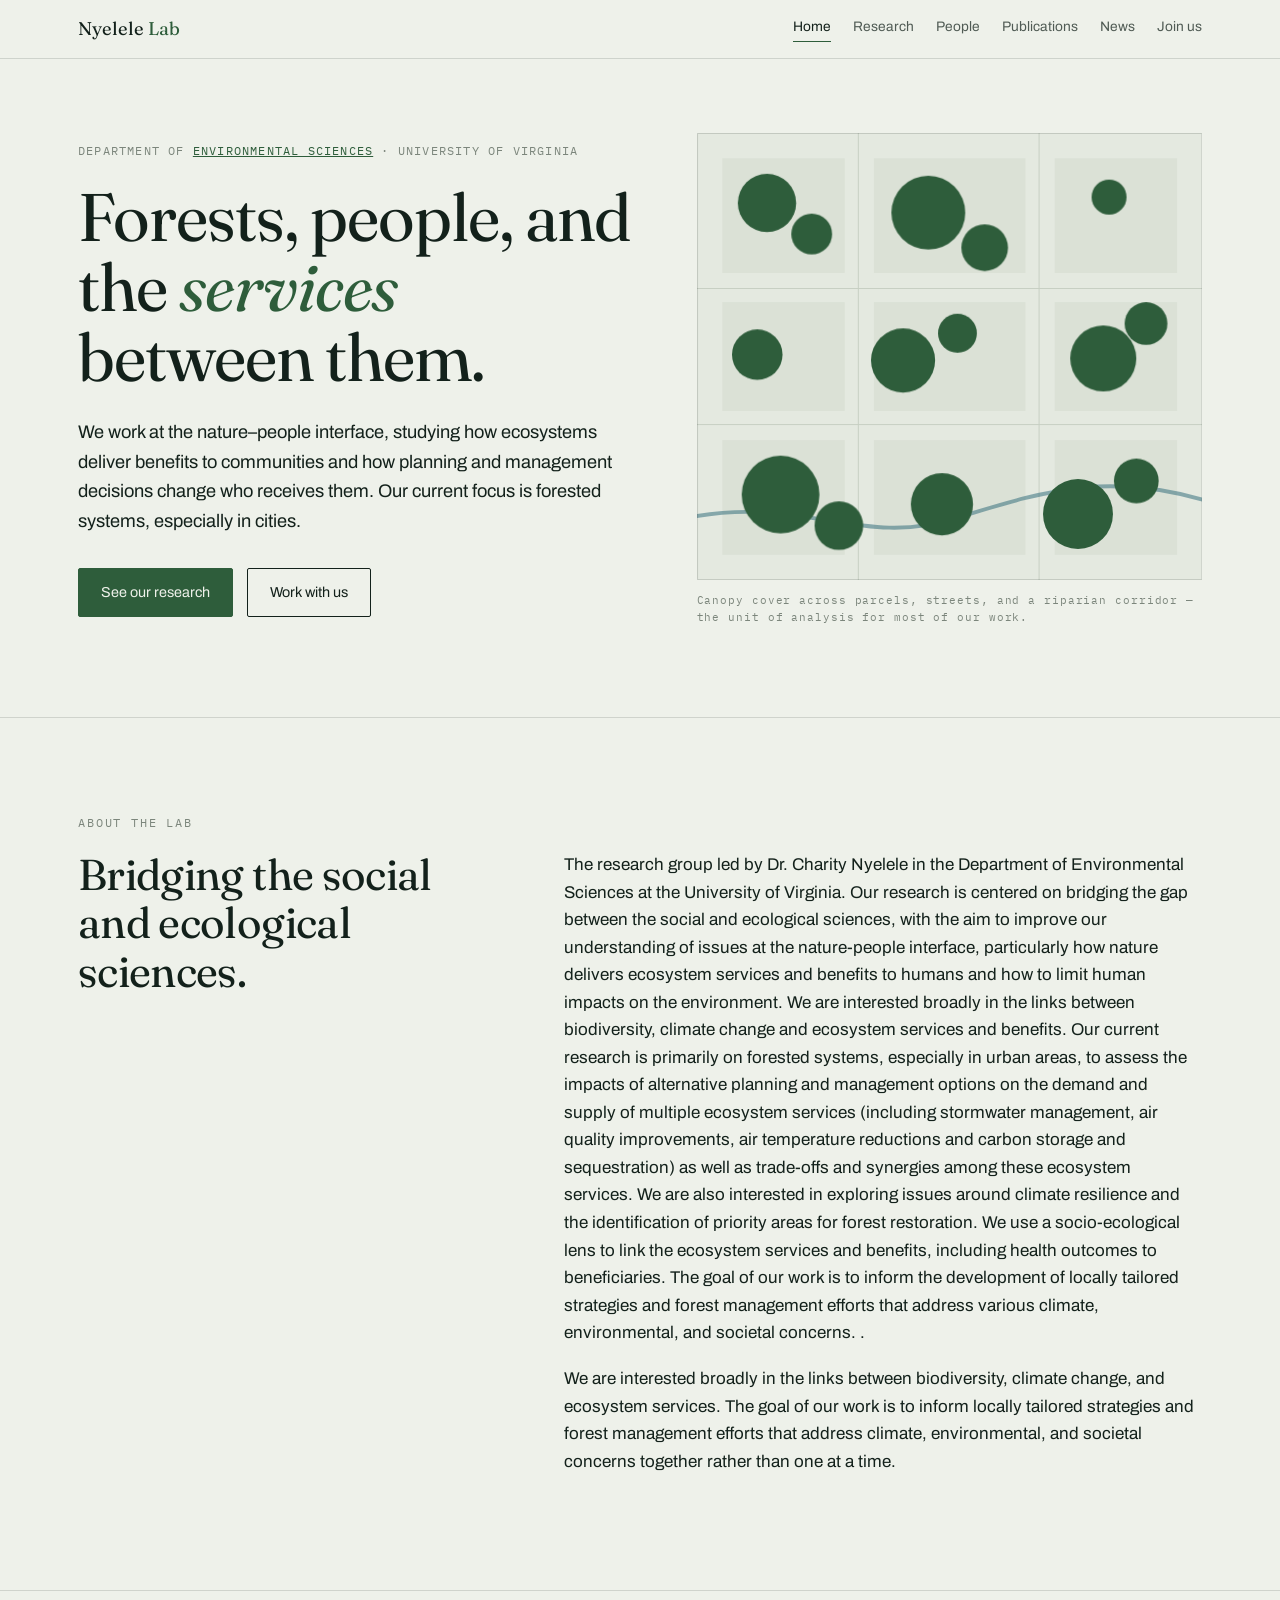
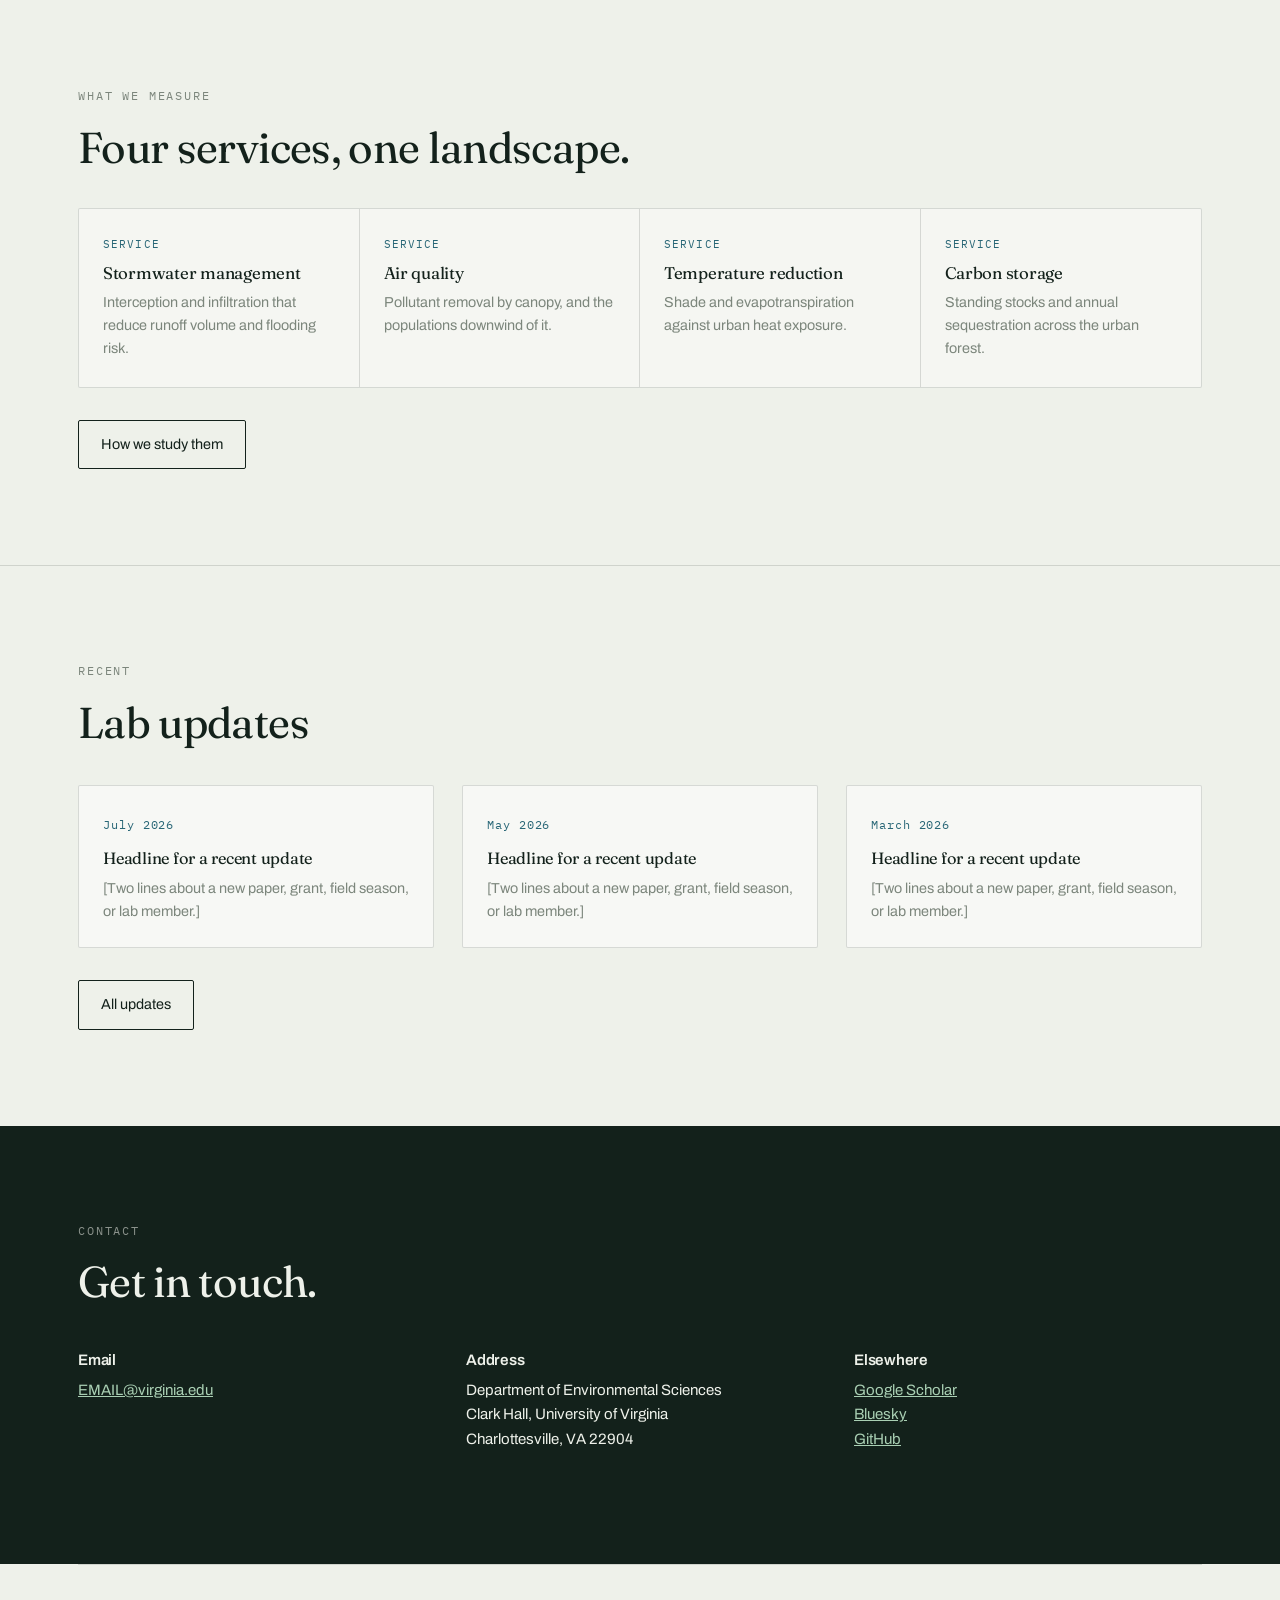
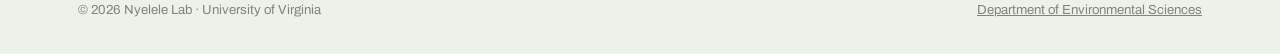
==== index.html @ e48ac66a "Revise Nyelele Lab description for clarity and detail Expanded the description of the Nyelele Lab's " ====
<!DOCTYPE html>
<html lang="en">
<head>
<meta charset="utf-8">
<meta name="viewport" content="width=device-width, initial-scale=1">
<title>Nyelele Lab — Environmental Sciences, University of Virginia</title>
<meta name="description" content="The Nyelele Lab studies the nature-people interface: how forests deliver ecosystem services, and how planning and management shape who benefits.">
<link rel="preconnect" href="https://fonts.googleapis.com">
<link rel="preconnect" href="https://fonts.gstatic.com" crossorigin>
<link href="https://fonts.googleapis.com/css2?family=Fraunces:opsz,ital,wght@9..144,0,300;9..144,0,400;9..144,0,600;9..144,1,400&family=Archivo:wght@400;500;600&family=IBM+Plex+Mono:wght@400;500&display=swap" rel="stylesheet">
<link rel="stylesheet" href="assets/style.css">
</head>
<body>

<nav class="nav">
  <div class="nav-inner">
    <a class="mark" href="index.html">Nyelele <span>Lab</span></a>
    <button class="nav-toggle" aria-expanded="false" aria-controls="navlinks">Menu</button>
    <div class="nav-links" id="navlinks">
      <a class="link" href="index.html" aria-current="page">Home</a>
      <a class="link" href="research.html">Research</a>
      <a class="link" href="people.html">People</a>
      <a class="link" href="publications.html">Publications</a>
      <a class="link" href="news.html">News</a>
      <a class="link" href="join.html">Join us</a>
    </div>
  </div>
</nav>

<header class="hero">
  <div class="wrap hero-grid">
    <div>
      <p class="affil">Department of <a href="https://www.evsc.virginia.edu/">Environmental Sciences</a> &middot; University of Virginia</p>
      <h1>Forests, people, and the <em>services</em> between them.</h1>
      <p class="lede">We work at the nature&ndash;people interface, studying how ecosystems deliver
      benefits to communities and how planning and management decisions change who receives them.
      Our current focus is forested systems, especially in cities.</p>
      <div class="cta-row">
        <a class="btn solid" href="research.html">See our research</a>
        <a class="btn" href="join.html">Work with us</a>
      </div>
    </div>
    <figure style="margin:0">
      <svg class="canopy-fig" viewBox="0 0 520 460" role="img"
           aria-label="Illustration of tree canopy cover overlaid on an urban street grid.">
        <defs><clipPath id="frame"><rect x="0" y="0" width="520" height="460" rx="2"/></clipPath></defs>
        <g clip-path="url(#frame)">
          <rect width="520" height="460" fill="#E4E9E0"/>
          <g fill="#DBE1D6">
            <rect x="26" y="26" width="126" height="118"/><rect x="182" y="26" width="156" height="118"/>
            <rect x="368" y="26" width="126" height="118"/><rect x="26" y="174" width="126" height="112"/>
            <rect x="182" y="174" width="156" height="112"/><rect x="368" y="174" width="126" height="112"/>
            <rect x="26" y="316" width="126" height="118"/><rect x="182" y="316" width="156" height="118"/>
            <rect x="368" y="316" width="126" height="118"/>
          </g>
          <g stroke="#C7CFC3" stroke-width="1"><path d="M0 160H520M0 300H520M166 0V460M352 0V460"/></g>
          <path d="M-10 396 C 110 372, 168 428, 268 396 S 430 350, 530 380" fill="none"
                stroke="#286676" stroke-opacity=".5" stroke-width="4"/>
          <g fill="#2E5D3B">
            <circle class="blob" cx="72"  cy="72"  r="30" opacity=".55" style="animation-delay:.05s"/>
            <circle class="blob" cx="118" cy="104" r="21" opacity=".42" style="animation-delay:.12s"/>
            <circle class="blob" cx="238" cy="82"  r="38" opacity=".62" style="animation-delay:.19s"/>
            <circle class="blob" cx="296" cy="118" r="24" opacity=".45" style="animation-delay:.26s"/>
            <circle class="blob" cx="424" cy="66"  r="18" opacity=".30" style="animation-delay:.33s"/>
            <circle class="blob" cx="62"  cy="228" r="26" opacity=".50" style="animation-delay:.40s"/>
            <circle class="blob" cx="212" cy="234" r="33" opacity=".58" style="animation-delay:.47s"/>
            <circle class="blob" cx="268" cy="206" r="20" opacity=".38" style="animation-delay:.54s"/>
            <circle class="blob" cx="418" cy="232" r="34" opacity=".60" style="animation-delay:.61s"/>
            <circle class="blob" cx="462" cy="196" r="22" opacity=".40" style="animation-delay:.68s"/>
            <circle class="blob" cx="86"  cy="372" r="40" opacity=".66" style="animation-delay:.75s"/>
            <circle class="blob" cx="146" cy="404" r="25" opacity=".50" style="animation-delay:.82s"/>
            <circle class="blob" cx="252" cy="382" r="32" opacity=".56" style="animation-delay:.89s"/>
            <circle class="blob" cx="392" cy="392" r="36" opacity=".60" style="animation-delay:.96s"/>
            <circle class="blob" cx="452" cy="358" r="23" opacity=".44" style="animation-delay:1.03s"/>
          </g>
        </g>
        <rect x=".5" y=".5" width="519" height="459" fill="none" stroke="rgba(19,33,27,.16)"/>
      </svg>
      <figcaption class="fig-caption">Canopy cover across parcels, streets, and a riparian corridor
      &mdash; the unit of analysis for most of our work.</figcaption>
    </figure>
  </div>
</header>

<section class="section" id="about">
  <div class="wrap">
    <span class="eyebrow">About the lab</span>
    <div class="split">
      <h2>Bridging the social and ecological sciences.</h2>
      <div>
        <p> The research group led by Dr. Charity Nyelele in the Department of Environmental Sciences at the University of Virginia. Our research is centered on bridging the gap between the social and ecological sciences, with the aim to improve our understanding of issues at the nature-people interface, particularly how nature delivers ecosystem services and benefits to humans and how to limit human impacts on the environment. We are interested broadly in the links between biodiversity, climate change and ecosystem services and benefits. Our current research is primarily on forested systems, especially in urban areas, to assess the impacts of alternative planning and management options on the demand and supply of multiple ecosystem services (including stormwater management, air quality improvements, air temperature reductions and carbon storage and sequestration) as well as trade-offs and synergies among these ecosystem services. We are also interested in exploring issues around climate resilience and the identification of priority areas for forest restoration. We use a socio-ecological lens to link the ecosystem services and benefits, including health outcomes to beneficiaries. The goal of our work is to inform the development of locally tailored strategies and forest management efforts that address various climate, environmental, and societal concerns. .</p>
        <p>We are interested broadly in the links between biodiversity, climate change, and ecosystem
        services. The goal of our work is to inform locally tailored strategies and forest management
        efforts that address climate, environmental, and societal concerns together rather than one
        at a time.</p>
      </div>
    </div>
  </div>
</section>

<section class="section">
  <div class="wrap">
    <span class="eyebrow">What we measure</span>
    <h2 style="max-width:20ch;margin-bottom:36px">Four services, one landscape.</h2>
    <div class="services">
      <div class="service">
        <div class="tag">SERVICE</div><h3>Stormwater management</h3>
        <p>Interception and infiltration that reduce runoff volume and flooding risk.</p>
      </div>
      <div class="service">
        <div class="tag">SERVICE</div><h3>Air quality</h3>
        <p>Pollutant removal by canopy, and the populations downwind of it.</p>
      </div>
      <div class="service">
        <div class="tag">SERVICE</div><h3>Temperature reduction</h3>
        <p>Shade and evapotranspiration against urban heat exposure.</p>
      </div>
      <div class="service">
        <div class="tag">SERVICE</div><h3>Carbon storage</h3>
        <p>Standing stocks and annual sequestration across the urban forest.</p>
      </div>
    </div>
    <div class="cta-row"><a class="btn" href="research.html">How we study them</a></div>
  </div>
</section>

<section class="section">
  <div class="wrap">
    <span class="eyebrow">Recent</span>
    <h2>Lab updates</h2>
    <div class="news">
      <article>
        <time datetime="2026-07">July 2026</time>
        <h3>Headline for a recent update</h3>
        <p>[Two lines about a new paper, grant, field season, or lab member.]</p>
      </article>
      <article>
        <time datetime="2026-05">May 2026</time>
        <h3>Headline for a recent update</h3>
        <p>[Two lines about a new paper, grant, field season, or lab member.]</p>
      </article>
      <article>
        <time datetime="2026-03">March 2026</time>
        <h3>Headline for a recent update</h3>
        <p>[Two lines about a new paper, grant, field season, or lab member.]</p>
      </article>
    </div>
    <div class="cta-row"><a class="btn" href="news.html">All updates</a></div>
  </div>
</section>

<section class="section dark" id="contact">
  <div class="wrap">
    <span class="eyebrow">Contact</span>
    <h2 style="max-width:20ch">Get in touch.</h2>
    <div class="contact-grid">
      <div>
        <h3>Email</h3>
        <p><a href="mailto:EMAIL@virginia.edu">EMAIL@virginia.edu</a></p>
      </div>
      <div>
        <h3>Address</h3>
        <p>Department of Environmental Sciences<br>Clark Hall, University of Virginia<br>Charlottesville, VA 22904</p>
      </div>
      <div>
        <h3>Elsewhere</h3>
        <p><a href="#">Google Scholar</a><br><a href="#">Bluesky</a><br><a href="#">GitHub</a></p>
      </div>
    </div>
  </div>
</section>

<div class="wrap">
  <footer class="site">
    <span>&copy; 2026 Nyelele Lab &middot; University of Virginia</span>
    <span><a href="https://www.evsc.virginia.edu/">Department of Environmental Sciences</a></span>
  </footer>
</div>

<script>
  // Mobile menu
  var t = document.querySelector('.nav-toggle'), l = document.getElementById('navlinks');
  t.addEventListener('click', function () {
    var open = l.classList.toggle('open');
    t.setAttribute('aria-expanded', open);
  });
</script>
</body>
</html>
---- assets/style.css ----
/* ===========================================================
   Nyelele Lab — site styles
   Edit colours and fonts here; every page picks up the change.
   =========================================================== */

:root{
  --ink:#13211B;          /* deep conifer — text and dark panels */
  --paper:#EEF1EA;        /* cool pale leaf-white — page background */
  --canopy:#2E5D3B;       /* forest green — primary accent */
  --water:#286676;        /* stormwater teal — data labels, links */
  --stone:#7C867C;        /* muted grey-green — captions, secondary text */
  --line:rgba(19,33,27,.14);
  --panel:rgba(255,255,255,.5);
  --measure:70ch;
}

*{box-sizing:border-box}
html{scroll-behavior:smooth}
body{
  margin:0;background:var(--paper);color:var(--ink);
  font-family:"Archivo",system-ui,sans-serif;font-size:17px;line-height:1.62;
  -webkit-font-smoothing:antialiased;
}
h1,h2,h3{font-family:"Fraunces",Georgia,serif;font-weight:400;letter-spacing:-.015em;margin:0}
h1{font-size:clamp(2.4rem,5.4vw,4.2rem);line-height:1.04}
h2{font-size:clamp(1.85rem,3.4vw,2.7rem);line-height:1.12}
h3{font-size:1.2rem;line-height:1.28}
p{margin:0 0 1.1em}
a{color:inherit}
img{max-width:100%;height:auto}

/* ---------- utility ---------- */
.wrap{max-width:1180px;margin:0 auto;padding:0 28px}
.section{padding:96px 0;border-top:1px solid var(--line)}
.section.first{border-top:0}
.eyebrow{
  font-family:"IBM Plex Mono",monospace;font-size:.72rem;letter-spacing:.16em;
  text-transform:uppercase;color:var(--stone);margin:0 0 18px;display:block;
}
.lede{font-size:1.14rem;max-width:var(--measure)}
.muted{color:var(--stone)}
.narrow{max-width:var(--measure)}

/* ---------- nav ---------- */
.nav{
  position:sticky;top:0;z-index:30;background:rgba(238,241,234,.92);
  backdrop-filter:blur(10px);border-bottom:1px solid var(--line);
}
.nav-inner{
  display:flex;align-items:center;justify-content:space-between;gap:20px;
  padding:14px 28px;max-width:1180px;margin:0 auto;
}
.mark{font-family:"Fraunces",serif;font-size:1.15rem;text-decoration:none;white-space:nowrap}
.mark span{color:var(--canopy)}
.nav-links{display:flex;gap:22px;flex-wrap:wrap}
.nav a.link{
  font-size:.86rem;text-decoration:none;opacity:.72;
  padding-bottom:2px;border-bottom:1px solid transparent;
}
.nav a.link:hover{opacity:1;border-color:var(--canopy)}
.nav a.link[aria-current="page"]{opacity:1;border-color:var(--canopy)}
.nav-toggle{
  display:none;background:none;border:1px solid var(--line);border-radius:2px;
  padding:7px 11px;font-family:"IBM Plex Mono",monospace;font-size:.72rem;
  letter-spacing:.1em;text-transform:uppercase;cursor:pointer;color:inherit;
}

/* ---------- buttons ---------- */
.cta-row{display:flex;gap:14px;flex-wrap:wrap;margin-top:32px}
.btn{
  display:inline-block;text-decoration:none;font-size:.9rem;padding:12px 22px;
  border:1px solid var(--ink);border-radius:2px;transition:background .2s,color .2s;
}
.btn:hover{background:var(--ink);color:var(--paper)}
.btn.solid{background:var(--canopy);border-color:var(--canopy);color:var(--paper)}
.btn.solid:hover{background:var(--ink);border-color:var(--ink)}

/* ---------- hero (home) ---------- */
.hero{padding:74px 0 92px}
.hero-grid{display:grid;grid-template-columns:1.05fr .95fr;gap:60px;align-items:center}
.hero h1 em{font-style:italic;color:var(--canopy)}
.hero .lede{margin-top:26px}
.affil{
  font-family:"IBM Plex Mono",monospace;font-size:.75rem;letter-spacing:.1em;
  text-transform:uppercase;color:var(--stone);margin-bottom:22px;
}
.affil a{color:var(--canopy)}
.canopy-fig{width:100%;height:auto;display:block}
.canopy-fig .blob{transform-origin:center;opacity:0;animation:grow .9s cubic-bezier(.2,.7,.3,1) forwards}
@keyframes grow{from{opacity:0;transform:scale(.4)}to{opacity:1;transform:scale(1)}}
.fig-caption{
  font-family:"IBM Plex Mono",monospace;font-size:.7rem;letter-spacing:.08em;
  color:var(--stone);margin-top:12px;line-height:1.5;
}

/* ---------- page header (subpages) ---------- */
.page-head{padding:70px 0 10px}
.page-head h1{max-width:18ch}
.page-head .lede{margin-top:24px}

/* ---------- layout blocks ---------- */
.split{display:grid;grid-template-columns:.8fr 1.2fr;gap:60px}
.cols-3{display:grid;grid-template-columns:repeat(3,1fr);gap:44px}
.cols-2{display:grid;grid-template-columns:repeat(2,1fr);gap:44px}

/* ---------- services strip ---------- */
.services{
  display:grid;grid-template-columns:repeat(4,1fr);
  border:1px solid var(--line);border-radius:2px;overflow:hidden;background:rgba(255,255,255,.4);
}
.service{padding:26px 24px;border-right:1px solid var(--line)}
.service:last-child{border-right:0}
.service .tag{font-family:"IBM Plex Mono",monospace;font-size:.7rem;color:var(--water);letter-spacing:.1em}
.service h3{margin:10px 0 6px;font-size:1.05rem}
.service p{font-size:.9rem;color:var(--stone);margin:0}

/* ---------- themes ---------- */
.theme{border-top:2px solid var(--canopy);padding-top:20px}
.theme p{font-size:.96rem;margin-bottom:0}

/* ---------- key/value list ---------- */
.kv{list-style:none;margin:0;padding:0}
.kv li{padding:16px 0;border-bottom:1px solid var(--line);display:flex;gap:18px;align-items:baseline;flex-wrap:wrap}
.kv li:first-child{border-top:1px solid var(--line)}
.kv .k{
  font-family:"IBM Plex Mono",monospace;font-size:.72rem;letter-spacing:.1em;
  text-transform:uppercase;color:var(--water);min-width:150px;
}
.kv .v{flex:1;min-width:240px}

/* ---------- people ---------- */
.people{display:grid;grid-template-columns:repeat(auto-fill,minmax(220px,1fr));gap:34px;margin-top:40px}
.person .photo{
  aspect-ratio:4/5;border-radius:2px;margin-bottom:14px;overflow:hidden;
  display:flex;align-items:center;justify-content:center;color:var(--stone);
  font-family:"IBM Plex Mono",monospace;font-size:.7rem;letter-spacing:.08em;
  background-image:linear-gradient(135deg,#DFE5DC 0%,#D2DACE 100%);
}
.person .photo img{width:100%;height:100%;object-fit:cover}
.person h3{font-size:1.05rem}
.person .role{
  font-family:"IBM Plex Mono",monospace;font-size:.72rem;letter-spacing:.08em;
  text-transform:uppercase;color:var(--stone);margin-top:4px;
}
.person p{font-size:.9rem;margin-top:8px}
.person .links{font-size:.82rem;margin-top:6px}
.person .links a{color:var(--water)}

/* ---------- publications ---------- */
.pubs{list-style:none;margin:30px 0 0;padding:0;max-width:96ch}
.pubs li{padding:20px 0;border-bottom:1px solid var(--line);display:grid;grid-template-columns:74px 1fr;gap:24px}
.pubs .yr{font-family:"IBM Plex Mono",monospace;font-size:.8rem;color:var(--water);padding-top:3px}
.pubs .t{font-weight:500}
.pubs .t a{color:inherit;text-decoration-color:var(--stone);text-underline-offset:3px}
.pubs .t a:hover{color:var(--canopy)}
.pubs .j{color:var(--stone);font-size:.92rem}

/* ---------- news ---------- */
.news{display:grid;grid-template-columns:repeat(3,1fr);gap:28px;margin-top:38px}
.news article{background:var(--panel);border:1px solid var(--line);border-radius:2px;padding:24px}
.news time{font-family:"IBM Plex Mono",monospace;font-size:.72rem;letter-spacing:.08em;color:var(--water)}
.news h3{font-size:1.02rem;margin:10px 0 8px}
.news p{font-size:.9rem;color:var(--stone);margin:0}

/* ---------- dark panel ---------- */
.dark{background:var(--ink);color:var(--paper);border-top:0}
.dark .eyebrow{color:rgba(238,241,234,.55)}
.dark a{color:#A9CFB3}
.dark .btn{border-color:var(--paper);color:var(--paper)}
.dark .btn:hover{background:var(--paper);color:var(--ink)}
.dark .kv li{border-color:rgba(238,241,234,.18)}
.dark .kv .k{color:#8FC4A0}

/* ---------- contact ---------- */
.contact-grid{display:grid;grid-template-columns:repeat(3,1fr);gap:40px;margin-top:44px;font-size:.94rem}
.contact-grid h3{font-size:.95rem;font-family:"Archivo",sans-serif;font-weight:600;margin-bottom:8px}

footer.site{padding:34px 0;font-size:.82rem;color:var(--stone);display:flex;justify-content:space-between;gap:20px;flex-wrap:wrap;border-top:1px solid var(--line)}

/* ---------- responsive ---------- */
@media (max-width:900px){
  .hero-grid,.split,.cols-3,.cols-2,.news,.contact-grid{grid-template-columns:1fr;gap:36px}
  .services{grid-template-columns:1fr 1fr}
  .service:nth-child(2){border-right:0}
  .service:nth-child(1),.service:nth-child(2){border-bottom:1px solid var(--line)}
  .section{padding:68px 0}
  .nav-toggle{display:block}
  .nav-links{
    display:none;width:100%;flex-direction:column;gap:14px;
    padding:16px 0 6px;border-top:1px solid var(--line);margin-top:12px;
  }
  .nav-links.open{display:flex}
  .nav-inner{flex-wrap:wrap}
  .pubs li{grid-template-columns:1fr;gap:6px}
}
@media (max-width:520px){
  .services{grid-template-columns:1fr}
  .service{border-right:0;border-bottom:1px solid var(--line)}
}
@media (prefers-reduced-motion:reduce){
  *{animation:none!important;transition:none!important}
  .canopy-fig .blob{opacity:1}
  html{scroll-behavior:auto}
}
:focus-visible{outline:2px solid var(--water);outline-offset:3px}
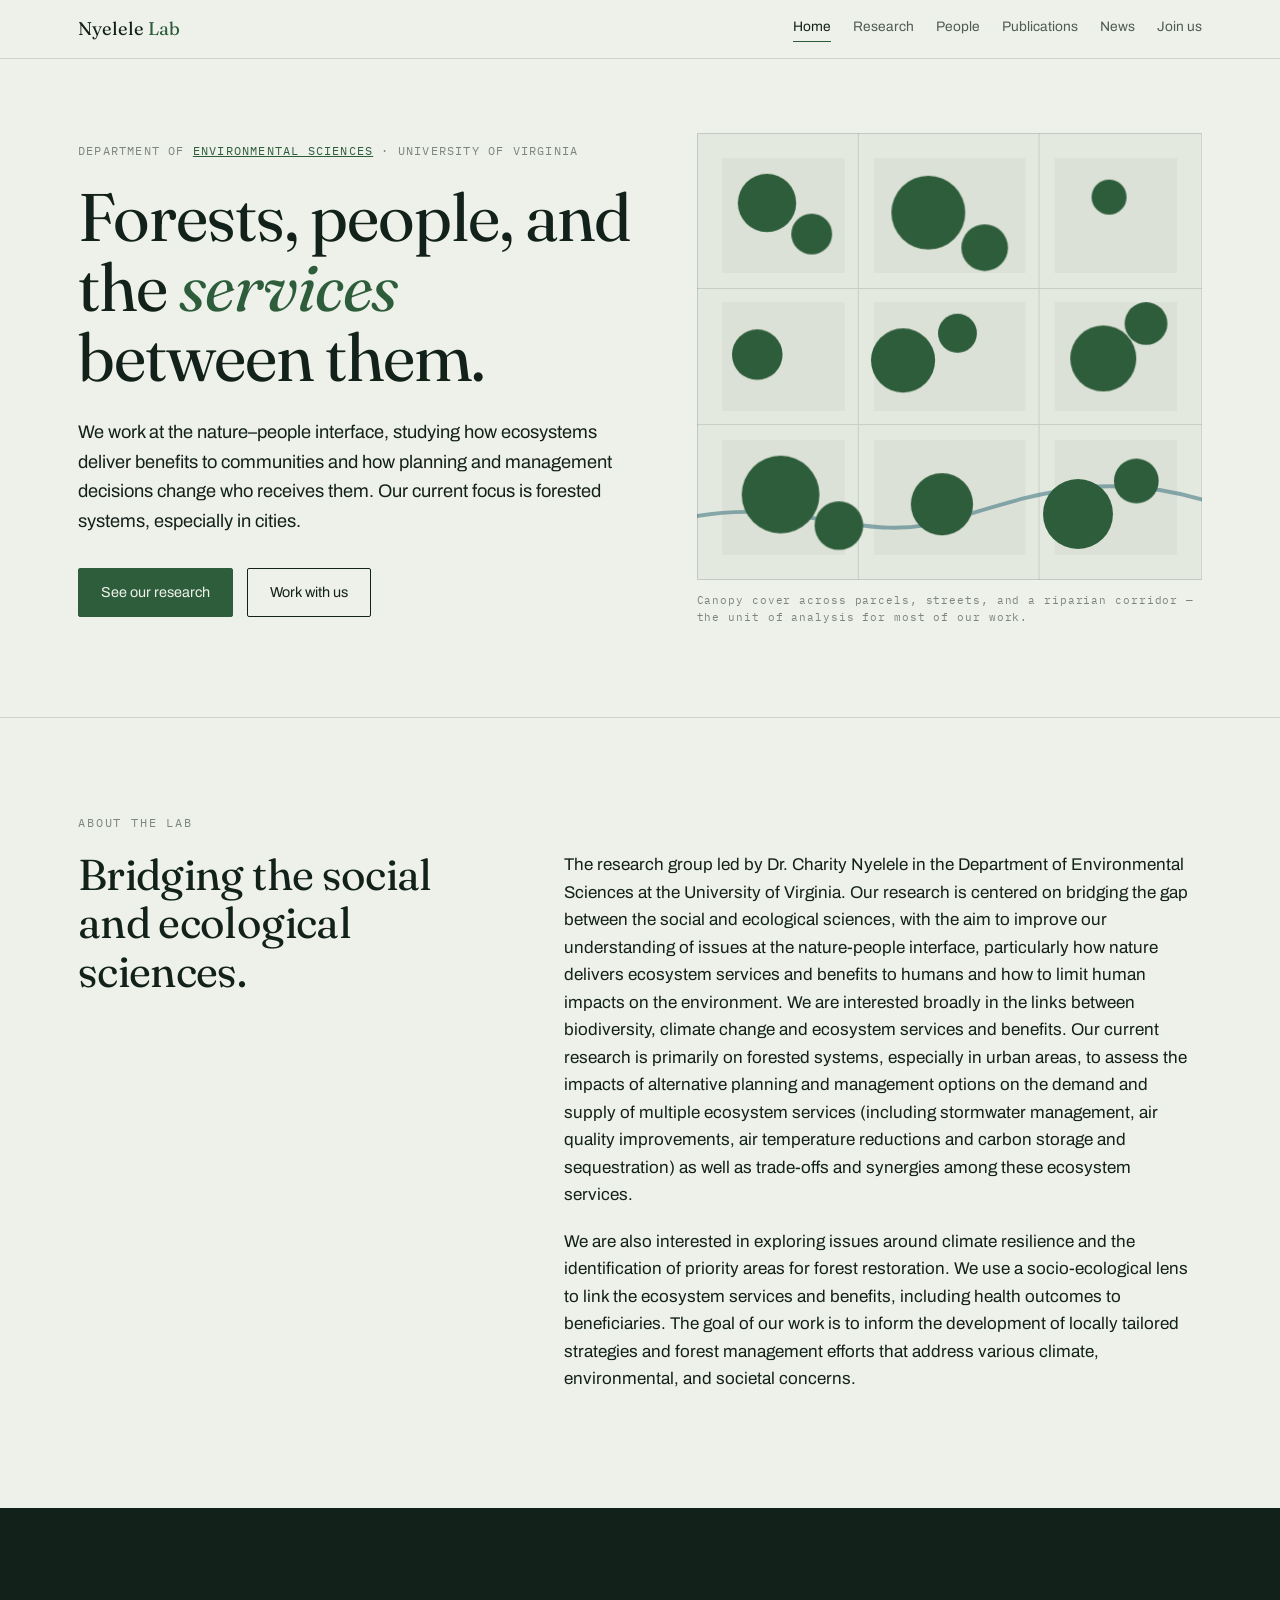
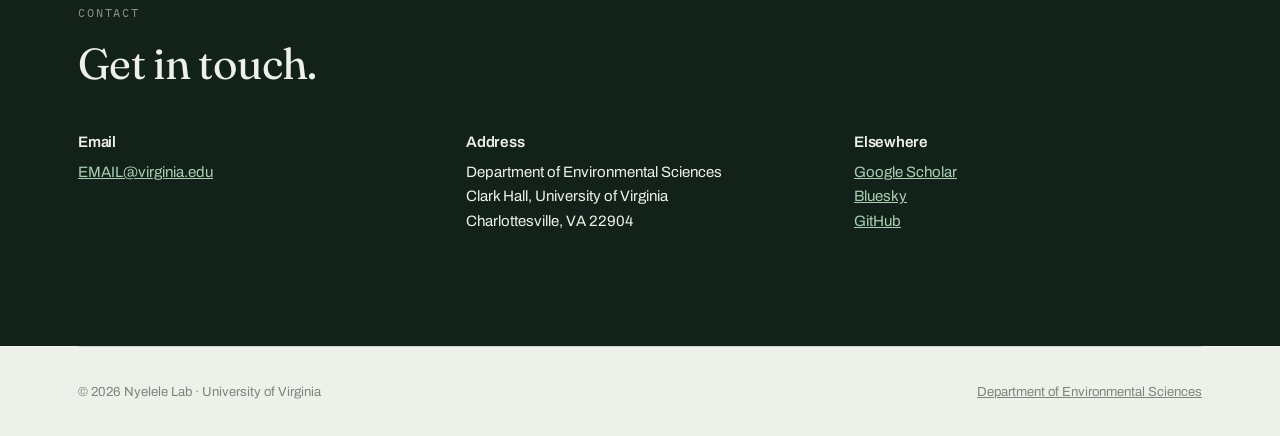
==== commit 16ca3713: "Refactor content in index.html for clarity Removed redundant paragraphs and sections related to ecos" ====
--- a/index.html
+++ b/index.html
@@ -88,66 +88,13 @@
     <div class="split">
       <h2>Bridging the social and ecological sciences.</h2>
       <div>
-        <p> The research group led by Dr. Charity Nyelele in the Department of Environmental Sciences at the University of Virginia. Our research is centered on bridging the gap between the social and ecological sciences, with the aim to improve our understanding of issues at the nature-people interface, particularly how nature delivers ecosystem services and benefits to humans and how to limit human impacts on the environment. We are interested broadly in the links between biodiversity, climate change and ecosystem services and benefits. Our current research is primarily on forested systems, especially in urban areas, to assess the impacts of alternative planning and management options on the demand and supply of multiple ecosystem services (including stormwater management, air quality improvements, air temperature reductions and carbon storage and sequestration) as well as trade-offs and synergies among these ecosystem services. We are also interested in exploring issues around climate resilience and the identification of priority areas for forest restoration. We use a socio-ecological lens to link the ecosystem services and benefits, including health outcomes to beneficiaries. The goal of our work is to inform the development of locally tailored strategies and forest management efforts that address various climate, environmental, and societal concerns. .</p>
-        <p>We are interested broadly in the links between biodiversity, climate change, and ecosystem
-        services. The goal of our work is to inform locally tailored strategies and forest management
-        efforts that address climate, environmental, and societal concerns together rather than one
-        at a time.</p>
+        <p> The research group led by Dr. Charity Nyelele in the Department of Environmental Sciences at the University of Virginia. Our research is centered on bridging the gap between the social and ecological sciences, with the aim to improve our understanding of issues at the nature-people interface, particularly how nature delivers ecosystem services and benefits to humans and how to limit human impacts on the environment. We are interested broadly in the links between biodiversity, climate change and ecosystem services and benefits. Our current research is primarily on forested systems, especially in urban areas, to assess the impacts of alternative planning and management options on the demand and supply of multiple ecosystem services (including stormwater management, air quality improvements, air temperature reductions and carbon storage and sequestration) as well as trade-offs and synergies among these ecosystem services.</p>
+        <p>We are also interested in exploring issues around climate resilience and the identification of priority areas for forest restoration. We use a socio-ecological lens to link the ecosystem services and benefits, including health outcomes to beneficiaries. The goal of our work is to inform the development of locally tailored strategies and forest management efforts that address various climate, environmental, and societal concerns.</p>
       </div>
     </div>
   </div>
 </section>
 
-<section class="section">
-  <div class="wrap">
-    <span class="eyebrow">What we measure</span>
-    <h2 style="max-width:20ch;margin-bottom:36px">Four services, one landscape.</h2>
-    <div class="services">
-      <div class="service">
-        <div class="tag">SERVICE</div><h3>Stormwater management</h3>
-        <p>Interception and infiltration that reduce runoff volume and flooding risk.</p>
-      </div>
-      <div class="service">
-        <div class="tag">SERVICE</div><h3>Air quality</h3>
-        <p>Pollutant removal by canopy, and the populations downwind of it.</p>
-      </div>
-      <div class="service">
-        <div class="tag">SERVICE</div><h3>Temperature reduction</h3>
-        <p>Shade and evapotranspiration against urban heat exposure.</p>
-      </div>
-      <div class="service">
-        <div class="tag">SERVICE</div><h3>Carbon storage</h3>
-        <p>Standing stocks and annual sequestration across the urban forest.</p>
-      </div>
-    </div>
-    <div class="cta-row"><a class="btn" href="research.html">How we study them</a></div>
-  </div>
-</section>
-
-<section class="section">
-  <div class="wrap">
-    <span class="eyebrow">Recent</span>
-    <h2>Lab updates</h2>
-    <div class="news">
-      <article>
-        <time datetime="2026-07">July 2026</time>
-        <h3>Headline for a recent update</h3>
-        <p>[Two lines about a new paper, grant, field season, or lab member.]</p>
-      </article>
-      <article>
-        <time datetime="2026-05">May 2026</time>
-        <h3>Headline for a recent update</h3>
-        <p>[Two lines about a new paper, grant, field season, or lab member.]</p>
-      </article>
-      <article>
-        <time datetime="2026-03">March 2026</time>
-        <h3>Headline for a recent update</h3>
-        <p>[Two lines about a new paper, grant, field season, or lab member.]</p>
-      </article>
-    </div>
-    <div class="cta-row"><a class="btn" href="news.html">All updates</a></div>
-  </div>
-</section>
 
 <section class="section dark" id="contact">
   <div class="wrap">
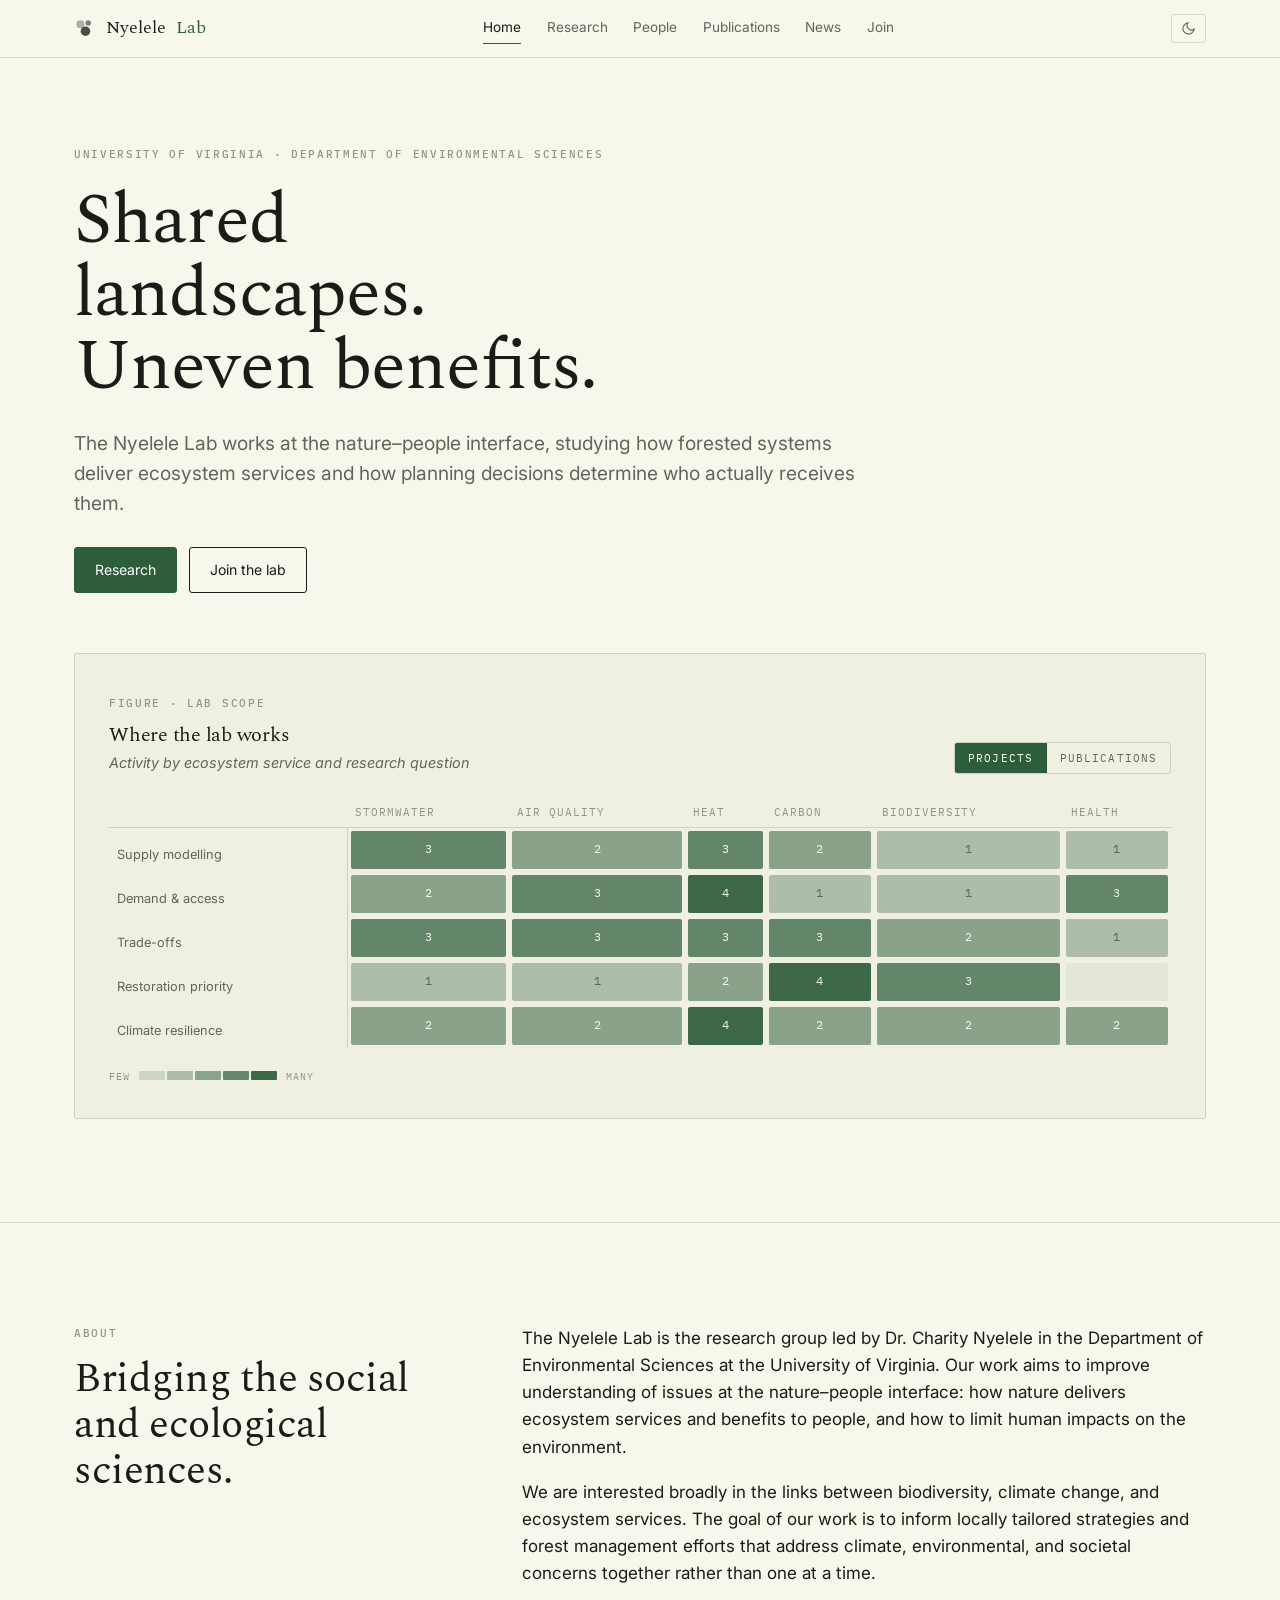
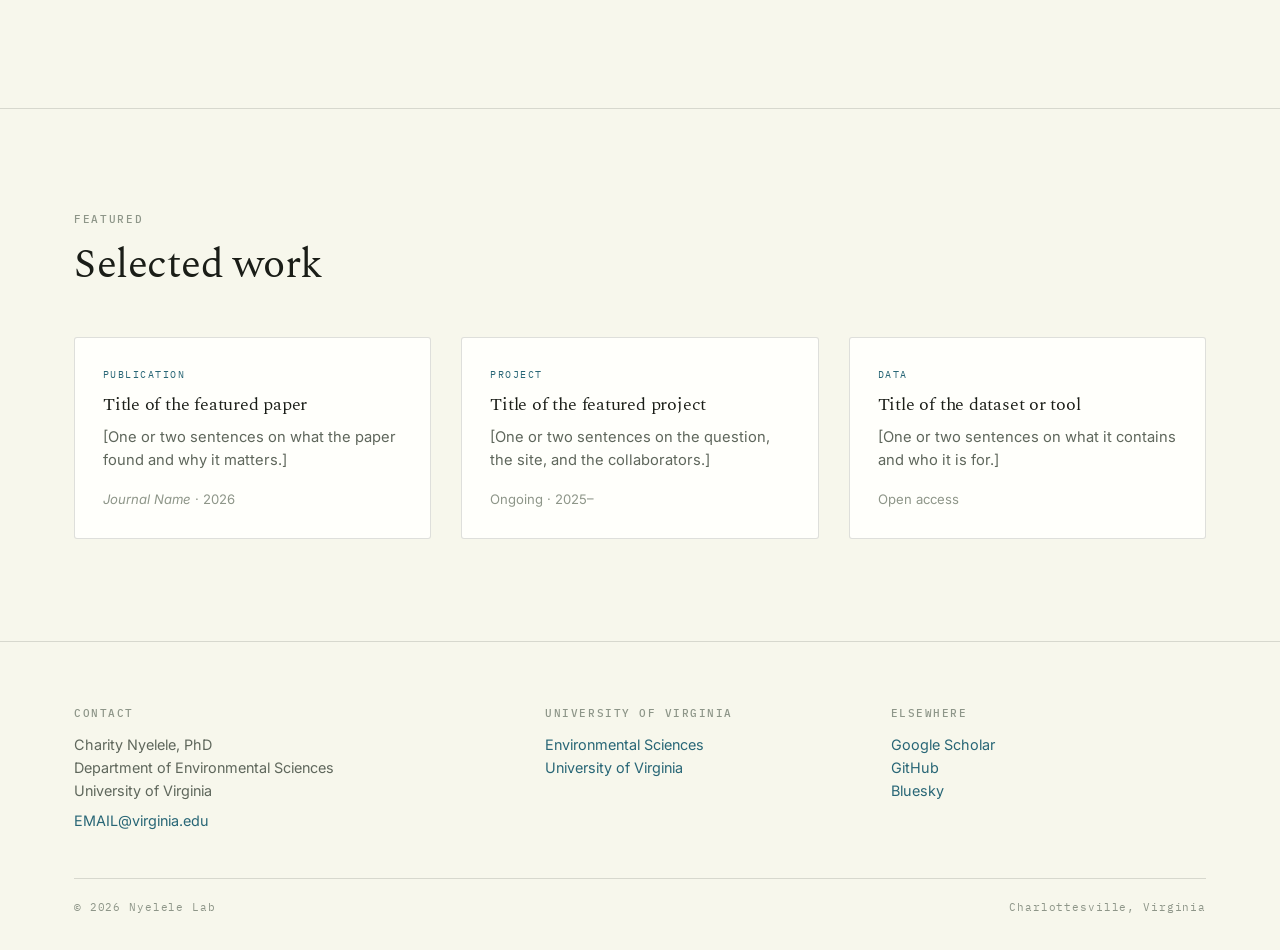
==== commit b8adf51e: "Add files via upload" ====
--- a/index.html
+++ b/index.html
@@ -3,134 +3,254 @@
 <head>
 <meta charset="utf-8">
 <meta name="viewport" content="width=device-width, initial-scale=1">
-<title>Nyelele Lab — Environmental Sciences, University of Virginia</title>
-<meta name="description" content="The Nyelele Lab studies the nature-people interface: how forests deliver ecosystem services, and how planning and management shape who benefits.">
+<title>Nyelele Lab — University of Virginia</title>
+<meta name="description" content="The Nyelele Lab studies how forested systems deliver ecosystem services and how planning decisions shape who benefits.">
+<meta name="theme-color" content="#F7F7EC">
+<meta property="og:title" content="Nyelele Lab — University of Virginia">
+<meta property="og:description" content="The Nyelele Lab studies how forested systems deliver ecosystem services and how planning decisions shape who benefits.">
+<meta property="og:type" content="website">
 <link rel="preconnect" href="https://fonts.googleapis.com">
 <link rel="preconnect" href="https://fonts.gstatic.com" crossorigin>
-<link href="https://fonts.googleapis.com/css2?family=Fraunces:opsz,ital,wght@9..144,0,300;9..144,0,400;9..144,0,600;9..144,1,400&family=Archivo:wght@400;500;600&family=IBM+Plex+Mono:wght@400;500&display=swap" rel="stylesheet">
+<link href="https://fonts.googleapis.com/css2?family=Spectral:ital,wght@0,300;0,400;0,600;1,400&family=Inter:wght@400;500;600&family=IBM+Plex+Mono:wght@400;500&display=swap" rel="stylesheet">
 <link rel="stylesheet" href="assets/style.css">
 </head>
 <body>
-
-<nav class="nav">
-  <div class="nav-inner">
-    <a class="mark" href="index.html">Nyelele <span>Lab</span></a>
-    <button class="nav-toggle" aria-expanded="false" aria-controls="navlinks">Menu</button>
-    <div class="nav-links" id="navlinks">
-      <a class="link" href="index.html" aria-current="page">Home</a>
-      <a class="link" href="research.html">Research</a>
-      <a class="link" href="people.html">People</a>
-      <a class="link" href="publications.html">Publications</a>
-      <a class="link" href="news.html">News</a>
-      <a class="link" href="join.html">Join us</a>
-    </div>
-  </div>
-</nav>
-
-<header class="hero">
-  <div class="wrap hero-grid">
-    <div>
-      <p class="affil">Department of <a href="https://www.evsc.virginia.edu/">Environmental Sciences</a> &middot; University of Virginia</p>
-      <h1>Forests, people, and the <em>services</em> between them.</h1>
-      <p class="lede">We work at the nature&ndash;people interface, studying how ecosystems deliver
-      benefits to communities and how planning and management decisions change who receives them.
-      Our current focus is forested systems, especially in cities.</p>
-      <div class="cta-row">
-        <a class="btn solid" href="research.html">See our research</a>
-        <a class="btn" href="join.html">Work with us</a>
-      </div>
-    </div>
-    <figure style="margin:0">
-      <svg class="canopy-fig" viewBox="0 0 520 460" role="img"
-           aria-label="Illustration of tree canopy cover overlaid on an urban street grid.">
-        <defs><clipPath id="frame"><rect x="0" y="0" width="520" height="460" rx="2"/></clipPath></defs>
-        <g clip-path="url(#frame)">
-          <rect width="520" height="460" fill="#E4E9E0"/>
-          <g fill="#DBE1D6">
-            <rect x="26" y="26" width="126" height="118"/><rect x="182" y="26" width="156" height="118"/>
-            <rect x="368" y="26" width="126" height="118"/><rect x="26" y="174" width="126" height="112"/>
-            <rect x="182" y="174" width="156" height="112"/><rect x="368" y="174" width="126" height="112"/>
-            <rect x="26" y="316" width="126" height="118"/><rect x="182" y="316" width="156" height="118"/>
-            <rect x="368" y="316" width="126" height="118"/>
-          </g>
-          <g stroke="#C7CFC3" stroke-width="1"><path d="M0 160H520M0 300H520M166 0V460M352 0V460"/></g>
-          <path d="M-10 396 C 110 372, 168 428, 268 396 S 430 350, 530 380" fill="none"
-                stroke="#286676" stroke-opacity=".5" stroke-width="4"/>
-          <g fill="#2E5D3B">
-            <circle class="blob" cx="72"  cy="72"  r="30" opacity=".55" style="animation-delay:.05s"/>
-            <circle class="blob" cx="118" cy="104" r="21" opacity=".42" style="animation-delay:.12s"/>
-            <circle class="blob" cx="238" cy="82"  r="38" opacity=".62" style="animation-delay:.19s"/>
-            <circle class="blob" cx="296" cy="118" r="24" opacity=".45" style="animation-delay:.26s"/>
-            <circle class="blob" cx="424" cy="66"  r="18" opacity=".30" style="animation-delay:.33s"/>
-            <circle class="blob" cx="62"  cy="228" r="26" opacity=".50" style="animation-delay:.40s"/>
-            <circle class="blob" cx="212" cy="234" r="33" opacity=".58" style="animation-delay:.47s"/>
-            <circle class="blob" cx="268" cy="206" r="20" opacity=".38" style="animation-delay:.54s"/>
-            <circle class="blob" cx="418" cy="232" r="34" opacity=".60" style="animation-delay:.61s"/>
-            <circle class="blob" cx="462" cy="196" r="22" opacity=".40" style="animation-delay:.68s"/>
-            <circle class="blob" cx="86"  cy="372" r="40" opacity=".66" style="animation-delay:.75s"/>
-            <circle class="blob" cx="146" cy="404" r="25" opacity=".50" style="animation-delay:.82s"/>
-            <circle class="blob" cx="252" cy="382" r="32" opacity=".56" style="animation-delay:.89s"/>
-            <circle class="blob" cx="392" cy="392" r="36" opacity=".60" style="animation-delay:.96s"/>
-            <circle class="blob" cx="452" cy="358" r="23" opacity=".44" style="animation-delay:1.03s"/>
-          </g>
-        </g>
-        <rect x=".5" y=".5" width="519" height="459" fill="none" stroke="rgba(19,33,27,.16)"/>
-      </svg>
-      <figcaption class="fig-caption">Canopy cover across parcels, streets, and a riparian corridor
-      &mdash; the unit of analysis for most of our work.</figcaption>
-    </figure>
+<a class="skip" href="#main">Skip to content</a>
+
+<header class="masthead">
+  <div class="masthead__inner">
+    <a class="wordmark" href="index.html"><svg class="wordmark__glyph" viewBox="0 0 24 24" aria-hidden="true"><circle cx="7" cy="8" r="4.4" fill="currentColor" opacity=".34"/><circle cx="15.5" cy="6.5" r="3" fill="currentColor" opacity=".55"/><circle cx="12.5" cy="15.5" r="5.2" fill="currentColor" opacity=".78"/></svg>Nyelele <em>Lab</em></a>
+    <nav class="mainnav" id="mainnav" aria-label="Primary">
+      <a href="index.html" aria-current="page">Home</a>
+      <a href="research.html">Research</a>
+      <a href="people.html">People</a>
+      <a href="publications.html">Publications</a>
+      <a href="news.html">News</a>
+      <a href="join.html">Join</a>
+    </nav>
+    <div style="display:flex;gap:8px">
+      <button class="iconbtn" id="themebtn" aria-label="Switch between light and dark">
+        <svg class="icon-moon" viewBox="0 0 24 24" fill="none" stroke="currentColor" stroke-width="1.8" aria-hidden="true"><path d="M21 12.8A9 9 0 1 1 11.2 3a7 7 0 0 0 9.8 9.8z"/></svg>
+        <svg class="icon-sun" viewBox="0 0 24 24" fill="none" stroke="currentColor" stroke-width="1.8" aria-hidden="true"><circle cx="12" cy="12" r="4.2"/><path d="M12 2v2.4M12 19.6V22M4.2 4.2l1.7 1.7M18.1 18.1l1.7 1.7M2 12h2.4M19.6 12H22M4.2 19.8l1.7-1.7M18.1 5.9l1.7-1.7"/></svg>
+      </button>
+      <button class="iconbtn navtoggle" id="navtoggle" aria-expanded="false" aria-controls="mainnav" aria-label="Menu">
+        <svg viewBox="0 0 24 24" fill="none" stroke="currentColor" stroke-width="1.8" aria-hidden="true"><path d="M3 6h18M3 12h18M3 18h18"/></svg>
+      </button>
+    </div>
   </div>
 </header>
 
-<section class="section" id="about">
-  <div class="wrap">
-    <span class="eyebrow">About the lab</span>
+<main id="main">
+<section class="hero">
+  <div class="shell">
+    <span class="label">University of Virginia &middot; Department of Environmental Sciences</span>
+    <h1><span class="br">Shared landscapes.</span> Uneven benefits.</h1>
+    <p class="lede">The Nyelele Lab works at the nature&ndash;people interface, studying how forested
+    systems deliver ecosystem services and how planning decisions determine who actually receives
+    them.</p>
+    <div class="btn-row">
+      <a class="btn btn--primary" href="research.html">Research</a>
+      <a class="btn" href="join.html">Join the lab</a>
+    </div>
+  </div>
+</section>
+
+<section class="section section--flush" style="padding-top:0">
+  <div class="shell">
+    <div class="figure">
+      <div class="figure__bar">
+        <div class="figure__title">
+          <span class="label">Figure &middot; Lab scope</span>
+          <h3>Where the lab works</h3>
+          <p>Activity by ecosystem service and research question</p>
+        </div>
+        <div class="switch" role="group" aria-label="Choose what the figure counts">
+          <button data-mode="projects" aria-pressed="true">Projects</button>
+          <button data-mode="publications" aria-pressed="false">Publications</button>
+        </div>
+      </div>
+      <div id="matrix" style="overflow-x:auto"></div>
+      <div class="legend">
+        <span>Few</span>
+        <span class="legend__ramp">
+          <i style="background:var(--d1)"></i><i style="background:var(--d2)"></i>
+          <i style="background:var(--d3)"></i><i style="background:var(--d4)"></i>
+          <i style="background:var(--d5)"></i>
+        </span>
+        <span>Many</span>
+      </div>
+    </div>
+  </div>
+</section>
+
+<section class="section">
+  <div class="shell">
     <div class="split">
-      <h2>Bridging the social and ecological sciences.</h2>
-      <div>
-        <p> The research group led by Dr. Charity Nyelele in the Department of Environmental Sciences at the University of Virginia. Our research is centered on bridging the gap between the social and ecological sciences, with the aim to improve our understanding of issues at the nature-people interface, particularly how nature delivers ecosystem services and benefits to humans and how to limit human impacts on the environment. We are interested broadly in the links between biodiversity, climate change and ecosystem services and benefits. Our current research is primarily on forested systems, especially in urban areas, to assess the impacts of alternative planning and management options on the demand and supply of multiple ecosystem services (including stormwater management, air quality improvements, air temperature reductions and carbon storage and sequestration) as well as trade-offs and synergies among these ecosystem services.</p>
-        <p>We are also interested in exploring issues around climate resilience and the identification of priority areas for forest restoration. We use a socio-ecological lens to link the ecosystem services and benefits, including health outcomes to beneficiaries. The goal of our work is to inform the development of locally tailored strategies and forest management efforts that address various climate, environmental, and societal concerns.</p>
-      </div>
-    </div>
-  </div>
-</section>
-
-
-<section class="section dark" id="contact">
-  <div class="wrap">
-    <span class="eyebrow">Contact</span>
-    <h2 style="max-width:20ch">Get in touch.</h2>
-    <div class="contact-grid">
-      <div>
-        <h3>Email</h3>
+      <div class="section__head" style="margin:0">
+        <span class="label">About</span>
+        <h2>Bridging the social and ecological sciences.</h2>
+      </div>
+      <div>
+        <p>The Nyelele Lab is the research group led by Dr. Charity Nyelele in the Department of
+        Environmental Sciences at the University of Virginia. Our work aims to improve understanding
+        of issues at the nature&ndash;people interface: how nature delivers ecosystem services and
+        benefits to people, and how to limit human impacts on the environment.</p>
+        <p>We are interested broadly in the links between biodiversity, climate change, and
+        ecosystem services. The goal of our work is to inform locally tailored strategies and forest
+        management efforts that address climate, environmental, and societal concerns together
+        rather than one at a time.</p>
+      </div>
+    </div>
+  </div>
+</section>
+
+<section class="section">
+  <div class="shell">
+    <div class="section__head">
+      <span class="label">Featured</span>
+      <h2>Selected work</h2>
+    </div>
+    <div class="grid-3">
+      <a class="card" href="publications.html">
+        <span class="card__kind">Publication</span>
+        <h3>Title of the featured paper</h3>
+        <p>[One or two sentences on what the paper found and why it matters.]</p>
+        <span class="card__meta"><em>Journal Name</em> &middot; 2026</span>
+      </a>
+      <a class="card" href="research.html">
+        <span class="card__kind">Project</span>
+        <h3>Title of the featured project</h3>
+        <p>[One or two sentences on the question, the site, and the collaborators.]</p>
+        <span class="card__meta">Ongoing &middot; 2025&ndash;</span>
+      </a>
+      <a class="card" href="publications.html">
+        <span class="card__kind">Data</span>
+        <h3>Title of the dataset or tool</h3>
+        <p>[One or two sentences on what it contains and who it is for.]</p>
+        <span class="card__meta">Open access</span>
+      </a>
+    </div>
+  </div>
+</section>
+</main>
+
+<footer class="colophon">
+  <div class="shell">
+    <div class="colophon__grid">
+      <div>
+        <h4>Contact</h4>
+        <p>Charity Nyelele, PhD<br>
+        Department of Environmental Sciences<br>
+        University of Virginia</p>
         <p><a href="mailto:EMAIL@virginia.edu">EMAIL@virginia.edu</a></p>
       </div>
       <div>
-        <h3>Address</h3>
-        <p>Department of Environmental Sciences<br>Clark Hall, University of Virginia<br>Charlottesville, VA 22904</p>
-      </div>
-      <div>
-        <h3>Elsewhere</h3>
-        <p><a href="#">Google Scholar</a><br><a href="#">Bluesky</a><br><a href="#">GitHub</a></p>
-      </div>
-    </div>
-  </div>
-</section>
-
-<div class="wrap">
-  <footer class="site">
-    <span>&copy; 2026 Nyelele Lab &middot; University of Virginia</span>
-    <span><a href="https://www.evsc.virginia.edu/">Department of Environmental Sciences</a></span>
-  </footer>
-</div>
+        <h4>University of Virginia</h4>
+        <p><a href="https://www.evsc.virginia.edu/">Environmental Sciences</a><br>
+        <a href="https://www.virginia.edu/">University of Virginia</a></p>
+      </div>
+      <div>
+        <h4>Elsewhere</h4>
+        <p><a href="#">Google Scholar</a><br>
+        <a href="#">GitHub</a><br>
+        <a href="#">Bluesky</a></p>
+      </div>
+    </div>
+    <div class="colophon__base">
+      <span>&copy; 2026 Nyelele Lab</span>
+      <span>Charlottesville, Virginia</span>
+    </div>
+  </div>
+</footer>
 
 <script>
-  // Mobile menu
-  var t = document.querySelector('.nav-toggle'), l = document.getElementById('navlinks');
+(function () {
+  /* Theme: follows the operating system, and the button flips it for this visit.
+     No storage is used, so the choice resets on reload. */
+  var root = document.documentElement;
+  var prefersDark = window.matchMedia && window.matchMedia('(prefers-color-scheme: dark)').matches;
+  root.setAttribute('data-theme', prefersDark ? 'dark' : 'light');
+
+  document.getElementById('themebtn').addEventListener('click', function () {
+    root.setAttribute('data-theme', root.getAttribute('data-theme') === 'dark' ? 'light' : 'dark');
+  });
+
+  var t = document.getElementById('navtoggle'), n = document.getElementById('mainnav');
   t.addEventListener('click', function () {
-    var open = l.classList.toggle('open');
+    var open = n.classList.toggle('is-open');
     t.setAttribute('aria-expanded', open);
   });
+})();
+</script>
+<script>
+/* ------------------------------------------------------------------
+   MATRIX FIGURE DATA  —  edit these numbers, nothing else.
+   Values are counts. The colour scale is computed automatically.
+   Rows must appear in the same order as ROWS below.
+   ------------------------------------------------------------------ */
+var COLS = ["Stormwater","Air quality","Heat","Carbon","Biodiversity","Health"];
+var ROWS = ["Supply modelling","Demand & access","Trade-offs","Restoration priority","Climate resilience"];
+
+var DATA = {
+  projects: [
+    [3,2,3,2,1,1],
+    [2,3,4,1,1,3],
+    [3,3,3,3,2,1],
+    [1,1,2,4,3,0],
+    [2,2,4,2,2,2]
+  ],
+  publications: [
+    [4,3,2,3,1,1],
+    [1,2,3,1,0,2],
+    [2,4,3,4,2,1],
+    [0,1,1,3,2,0],
+    [1,1,3,1,2,1]
+  ]
+};
+/* ---------------- end of editable data ---------------- */
+
+(function () {
+  var host = document.getElementById('matrix');
+  var mode = 'projects';
+
+  function scale(v, max) {
+    if (!v) return 0;
+    return Math.min(5, Math.max(1, Math.ceil((v / max) * 5)));
+  }
+
+  function render() {
+    var d = DATA[mode];
+    var max = 0;
+    d.forEach(function (r) { r.forEach(function (v) { if (v > max) max = v; }); });
+
+    var h = '<table class="matrix"><thead><tr><th></th>';
+    COLS.forEach(function (c) { h += '<th scope="col">' + c + '</th>'; });
+    h += '</tr></thead><tbody>';
+
+    d.forEach(function (row, i) {
+      h += '<tr><th scope="row">' + ROWS[i] + '</th>';
+      row.forEach(function (v, j) {
+        h += '<td><a class="cell" data-v="' + scale(v, max) + '" href="publications.html" '
+           + 'title="' + ROWS[i] + ' \u00d7 ' + COLS[j] + ' \u00b7 ' + v + '">' + (v || '') + '</a></td>';
+      });
+      h += '</tr>';
+    });
+    host.innerHTML = h + '</tbody></table>';
+  }
+
+  document.querySelectorAll('.switch button').forEach(function (b) {
+    b.addEventListener('click', function () {
+      document.querySelectorAll('.switch button').forEach(function (x) {
+        x.setAttribute('aria-pressed', 'false');
+      });
+      b.setAttribute('aria-pressed', 'true');
+      mode = b.dataset.mode;
+      render();
+    });
+  });
+
+  render();
+})();
 </script>
 </body>
 </html>
--- a/assets/style.css
+++ b/assets/style.css
@@ -1,205 +1,335 @@
-/* ===========================================================
-   Nyelele Lab — site styles
-   Edit colours and fonts here; every page picks up the change.
-   =========================================================== */
-
+/* ============================================================
+   NYELELE LAB — DESIGN SYSTEM
+   ------------------------------------------------------------
+   Everything visual is defined by the tokens in this first
+   block. Change a token, and every page follows.
+   ============================================================ */
+
+/* ---------- 1. TOKENS : LIGHT (default) ---------- */
 :root{
-  --ink:#13211B;          /* deep conifer — text and dark panels */
-  --paper:#EEF1EA;        /* cool pale leaf-white — page background */
-  --canopy:#2E5D3B;       /* forest green — primary accent */
-  --water:#286676;        /* stormwater teal — data labels, links */
-  --stone:#7C867C;        /* muted grey-green — captions, secondary text */
-  --line:rgba(19,33,27,.14);
-  --panel:rgba(255,255,255,.5);
-  --measure:70ch;
-}
-
+  /* surfaces */
+  --bg:#F7F7EC;              /* page ground — warm paper */
+  --bg-raised:#FFFFFB;        /* cards, panels */
+  --bg-sunken:#EFEFE2;        /* figure wells, strips */
+
+  /* ink */
+  --fg:#1A1D17;               /* primary text */
+  --fg-muted:#5F675C;         /* secondary text, captions */
+  --fg-faint:#8E9689;         /* labels, disabled */
+
+  /* accents */
+  --accent:#2E5D3B;           /* forest — primary */
+  --accent-2:#286676;         /* water — data, links */
+  --accent-3:#8A6A2F;         /* dry season — tertiary */
+
+  /* structure */
+  --rule:rgba(26,29,23,.14);
+  --rule-strong:rgba(26,29,23,.28);
+
+  /* data scale — used by the matrix figure */
+  --d0:rgba(46,93,59,.06);
+  --d1:rgba(46,93,59,.18);
+  --d2:rgba(46,93,59,.34);
+  --d3:rgba(46,93,59,.52);
+  --d4:rgba(46,93,59,.72);
+  --d5:rgba(46,93,59,.92);
+  --d-ink-hi:#F7F7EC;         /* text on dark cells */
+
+  /* type */
+  --serif:"Spectral",Georgia,"Times New Roman",serif;
+  --sans:"Inter",system-ui,-apple-system,sans-serif;
+  --mono:"IBM Plex Mono",ui-monospace,monospace;
+
+  /* rhythm */
+  --gap:clamp(20px,2.4vw,30px);
+  --section-y:clamp(64px,8vw,110px);
+  --measure:68ch;
+  --radius:3px;
+  --shell:1220px;
+}
+
+/* ---------- 2. TOKENS : DARK ---------- */
+:root[data-theme="dark"]{
+  --bg:#14160F;
+  --bg-raised:#1C1F17;
+  --bg-sunken:#0F110B;
+
+  --fg:#EDEEE0;
+  --fg-muted:#A2A899;
+  --fg-faint:#767C6D;
+
+  --accent:#7FB68C;
+  --accent-2:#6FB3C4;
+  --accent-3:#C6A75F;
+
+  --rule:rgba(237,238,224,.16);
+  --rule-strong:rgba(237,238,224,.3);
+
+  --d0:rgba(127,182,140,.07);
+  --d1:rgba(127,182,140,.2);
+  --d2:rgba(127,182,140,.36);
+  --d3:rgba(127,182,140,.54);
+  --d4:rgba(127,182,140,.74);
+  --d5:rgba(127,182,140,.94);
+  --d-ink-hi:#14160F;
+}
+
+/* ---------- 3. RESET & BASE ---------- */
 *{box-sizing:border-box}
-html{scroll-behavior:smooth}
+html{scroll-behavior:smooth;-webkit-text-size-adjust:100%}
 body{
-  margin:0;background:var(--paper);color:var(--ink);
-  font-family:"Archivo",system-ui,sans-serif;font-size:17px;line-height:1.62;
+  margin:0;background:var(--bg);color:var(--fg);
+  font-family:var(--sans);font-size:17px;line-height:1.6;
+  font-feature-settings:"kern","liga";
   -webkit-font-smoothing:antialiased;
-}
-h1,h2,h3{font-family:"Fraunces",Georgia,serif;font-weight:400;letter-spacing:-.015em;margin:0}
-h1{font-size:clamp(2.4rem,5.4vw,4.2rem);line-height:1.04}
-h2{font-size:clamp(1.85rem,3.4vw,2.7rem);line-height:1.12}
-h3{font-size:1.2rem;line-height:1.28}
-p{margin:0 0 1.1em}
+  transition:background .25s ease,color .25s ease;
+}
+img{max-width:100%;height:auto;display:block}
 a{color:inherit}
-img{max-width:100%;height:auto}
-
-/* ---------- utility ---------- */
-.wrap{max-width:1180px;margin:0 auto;padding:0 28px}
-.section{padding:96px 0;border-top:1px solid var(--line)}
-.section.first{border-top:0}
-.eyebrow{
-  font-family:"IBM Plex Mono",monospace;font-size:.72rem;letter-spacing:.16em;
-  text-transform:uppercase;color:var(--stone);margin:0 0 18px;display:block;
-}
-.lede{font-size:1.14rem;max-width:var(--measure)}
-.muted{color:var(--stone)}
+
+/* ---------- 4. TYPE SCALE ---------- */
+h1,h2,h3,h4{font-family:var(--serif);font-weight:400;margin:0;letter-spacing:-.012em}
+h1{font-size:clamp(2.6rem,5.6vw,4.5rem);line-height:1.02}
+h2{font-size:clamp(1.8rem,3.2vw,2.6rem);line-height:1.12}
+h3{font-size:1.25rem;line-height:1.3}
+h4{font-size:1.02rem;line-height:1.35}
+p{margin:0 0 1.05em}
+
+.label{
+  font-family:var(--mono);font-size:.7rem;font-weight:500;
+  letter-spacing:.15em;text-transform:uppercase;color:var(--fg-faint);
+}
+.lede{font-size:1.16rem;line-height:1.56;color:var(--fg-muted);max-width:var(--measure)}
+.muted{color:var(--fg-muted)}
 .narrow{max-width:var(--measure)}
 
-/* ---------- nav ---------- */
-.nav{
-  position:sticky;top:0;z-index:30;background:rgba(238,241,234,.92);
-  backdrop-filter:blur(10px);border-bottom:1px solid var(--line);
-}
-.nav-inner{
+/* ---------- 5. LAYOUT ---------- */
+.shell{max-width:var(--shell);margin:0 auto;padding:0 clamp(20px,4vw,44px)}
+.section{padding:var(--section-y) 0;border-top:1px solid var(--rule)}
+.section--flush{border-top:0}
+.section__head{margin-bottom:clamp(28px,4vw,48px)}
+.section__head .label{display:block;margin-bottom:14px}
+
+.grid-2{display:grid;grid-template-columns:repeat(2,1fr);gap:var(--gap)}
+.grid-3{display:grid;grid-template-columns:repeat(3,1fr);gap:var(--gap)}
+.grid-4{display:grid;grid-template-columns:repeat(4,1fr);gap:var(--gap)}
+.split{display:grid;grid-template-columns:minmax(0,.72fr) minmax(0,1.28fr);gap:clamp(28px,5vw,72px)}
+
+/* ---------- 6. HEADER ---------- */
+.masthead{
+  position:sticky;top:0;z-index:50;
+  background:color-mix(in srgb,var(--bg) 88%,transparent);
+  backdrop-filter:saturate(1.4) blur(12px);
+  border-bottom:1px solid var(--rule);
+}
+.masthead__inner{
+  max-width:var(--shell);margin:0 auto;
+  padding:13px clamp(20px,4vw,44px);
   display:flex;align-items:center;justify-content:space-between;gap:20px;
-  padding:14px 28px;max-width:1180px;margin:0 auto;
-}
-.mark{font-family:"Fraunces",serif;font-size:1.15rem;text-decoration:none;white-space:nowrap}
-.mark span{color:var(--canopy)}
-.nav-links{display:flex;gap:22px;flex-wrap:wrap}
-.nav a.link{
-  font-size:.86rem;text-decoration:none;opacity:.72;
-  padding-bottom:2px;border-bottom:1px solid transparent;
-}
-.nav a.link:hover{opacity:1;border-color:var(--canopy)}
-.nav a.link[aria-current="page"]{opacity:1;border-color:var(--canopy)}
-.nav-toggle{
-  display:none;background:none;border:1px solid var(--line);border-radius:2px;
-  padding:7px 11px;font-family:"IBM Plex Mono",monospace;font-size:.72rem;
-  letter-spacing:.1em;text-transform:uppercase;cursor:pointer;color:inherit;
-}
-
-/* ---------- buttons ---------- */
-.cta-row{display:flex;gap:14px;flex-wrap:wrap;margin-top:32px}
+}
+.wordmark{
+  display:flex;align-items:center;gap:10px;
+  text-decoration:none;font-family:var(--serif);font-size:1.1rem;white-space:nowrap;
+}
+.wordmark__glyph{width:22px;height:22px;flex:none}
+.wordmark em{font-style:normal;color:var(--accent)}
+
+.mainnav{display:flex;align-items:center;gap:clamp(14px,2vw,26px)}
+.mainnav a{
+  font-size:.85rem;text-decoration:none;color:var(--fg-muted);
+  padding:4px 0;border-bottom:1px solid transparent;transition:color .15s,border-color .15s;
+}
+.mainnav a:hover{color:var(--fg)}
+.mainnav a[aria-current="page"]{color:var(--fg);border-bottom-color:var(--accent)}
+
+.iconbtn{
+  background:none;border:1px solid var(--rule);color:var(--fg-muted);
+  border-radius:var(--radius);padding:6px 9px;cursor:pointer;
+  display:inline-flex;align-items:center;justify-content:center;
+  transition:border-color .15s,color .15s;
+}
+.iconbtn:hover{border-color:var(--rule-strong);color:var(--fg)}
+.iconbtn svg{width:15px;height:15px}
+:root[data-theme="dark"] .icon-moon{display:none}
+:root:not([data-theme="dark"]) .icon-sun{display:none}
+
+.navtoggle{display:none}
+
+/* ---------- 7. BUTTONS ---------- */
 .btn{
-  display:inline-block;text-decoration:none;font-size:.9rem;padding:12px 22px;
-  border:1px solid var(--ink);border-radius:2px;transition:background .2s,color .2s;
-}
-.btn:hover{background:var(--ink);color:var(--paper)}
-.btn.solid{background:var(--canopy);border-color:var(--canopy);color:var(--paper)}
-.btn.solid:hover{background:var(--ink);border-color:var(--ink)}
-
-/* ---------- hero (home) ---------- */
-.hero{padding:74px 0 92px}
-.hero-grid{display:grid;grid-template-columns:1.05fr .95fr;gap:60px;align-items:center}
-.hero h1 em{font-style:italic;color:var(--canopy)}
-.hero .lede{margin-top:26px}
-.affil{
-  font-family:"IBM Plex Mono",monospace;font-size:.75rem;letter-spacing:.1em;
-  text-transform:uppercase;color:var(--stone);margin-bottom:22px;
-}
-.affil a{color:var(--canopy)}
-.canopy-fig{width:100%;height:auto;display:block}
-.canopy-fig .blob{transform-origin:center;opacity:0;animation:grow .9s cubic-bezier(.2,.7,.3,1) forwards}
-@keyframes grow{from{opacity:0;transform:scale(.4)}to{opacity:1;transform:scale(1)}}
-.fig-caption{
-  font-family:"IBM Plex Mono",monospace;font-size:.7rem;letter-spacing:.08em;
-  color:var(--stone);margin-top:12px;line-height:1.5;
-}
-
-/* ---------- page header (subpages) ---------- */
-.page-head{padding:70px 0 10px}
-.page-head h1{max-width:18ch}
-.page-head .lede{margin-top:24px}
-
-/* ---------- layout blocks ---------- */
-.split{display:grid;grid-template-columns:.8fr 1.2fr;gap:60px}
-.cols-3{display:grid;grid-template-columns:repeat(3,1fr);gap:44px}
-.cols-2{display:grid;grid-template-columns:repeat(2,1fr);gap:44px}
-
-/* ---------- services strip ---------- */
-.services{
-  display:grid;grid-template-columns:repeat(4,1fr);
-  border:1px solid var(--line);border-radius:2px;overflow:hidden;background:rgba(255,255,255,.4);
-}
-.service{padding:26px 24px;border-right:1px solid var(--line)}
-.service:last-child{border-right:0}
-.service .tag{font-family:"IBM Plex Mono",monospace;font-size:.7rem;color:var(--water);letter-spacing:.1em}
-.service h3{margin:10px 0 6px;font-size:1.05rem}
-.service p{font-size:.9rem;color:var(--stone);margin:0}
-
-/* ---------- themes ---------- */
-.theme{border-top:2px solid var(--canopy);padding-top:20px}
-.theme p{font-size:.96rem;margin-bottom:0}
-
-/* ---------- key/value list ---------- */
-.kv{list-style:none;margin:0;padding:0}
-.kv li{padding:16px 0;border-bottom:1px solid var(--line);display:flex;gap:18px;align-items:baseline;flex-wrap:wrap}
-.kv li:first-child{border-top:1px solid var(--line)}
-.kv .k{
-  font-family:"IBM Plex Mono",monospace;font-size:.72rem;letter-spacing:.1em;
-  text-transform:uppercase;color:var(--water);min-width:150px;
-}
-.kv .v{flex:1;min-width:240px}
-
-/* ---------- people ---------- */
-.people{display:grid;grid-template-columns:repeat(auto-fill,minmax(220px,1fr));gap:34px;margin-top:40px}
-.person .photo{
-  aspect-ratio:4/5;border-radius:2px;margin-bottom:14px;overflow:hidden;
-  display:flex;align-items:center;justify-content:center;color:var(--stone);
-  font-family:"IBM Plex Mono",monospace;font-size:.7rem;letter-spacing:.08em;
-  background-image:linear-gradient(135deg,#DFE5DC 0%,#D2DACE 100%);
-}
-.person .photo img{width:100%;height:100%;object-fit:cover}
-.person h3{font-size:1.05rem}
-.person .role{
-  font-family:"IBM Plex Mono",monospace;font-size:.72rem;letter-spacing:.08em;
-  text-transform:uppercase;color:var(--stone);margin-top:4px;
-}
-.person p{font-size:.9rem;margin-top:8px}
-.person .links{font-size:.82rem;margin-top:6px}
-.person .links a{color:var(--water)}
-
-/* ---------- publications ---------- */
-.pubs{list-style:none;margin:30px 0 0;padding:0;max-width:96ch}
-.pubs li{padding:20px 0;border-bottom:1px solid var(--line);display:grid;grid-template-columns:74px 1fr;gap:24px}
-.pubs .yr{font-family:"IBM Plex Mono",monospace;font-size:.8rem;color:var(--water);padding-top:3px}
-.pubs .t{font-weight:500}
-.pubs .t a{color:inherit;text-decoration-color:var(--stone);text-underline-offset:3px}
-.pubs .t a:hover{color:var(--canopy)}
-.pubs .j{color:var(--stone);font-size:.92rem}
-
-/* ---------- news ---------- */
-.news{display:grid;grid-template-columns:repeat(3,1fr);gap:28px;margin-top:38px}
-.news article{background:var(--panel);border:1px solid var(--line);border-radius:2px;padding:24px}
-.news time{font-family:"IBM Plex Mono",monospace;font-size:.72rem;letter-spacing:.08em;color:var(--water)}
-.news h3{font-size:1.02rem;margin:10px 0 8px}
-.news p{font-size:.9rem;color:var(--stone);margin:0}
-
-/* ---------- dark panel ---------- */
-.dark{background:var(--ink);color:var(--paper);border-top:0}
-.dark .eyebrow{color:rgba(238,241,234,.55)}
-.dark a{color:#A9CFB3}
-.dark .btn{border-color:var(--paper);color:var(--paper)}
-.dark .btn:hover{background:var(--paper);color:var(--ink)}
-.dark .kv li{border-color:rgba(238,241,234,.18)}
-.dark .kv .k{color:#8FC4A0}
-
-/* ---------- contact ---------- */
-.contact-grid{display:grid;grid-template-columns:repeat(3,1fr);gap:40px;margin-top:44px;font-size:.94rem}
-.contact-grid h3{font-size:.95rem;font-family:"Archivo",sans-serif;font-weight:600;margin-bottom:8px}
-
-footer.site{padding:34px 0;font-size:.82rem;color:var(--stone);display:flex;justify-content:space-between;gap:20px;flex-wrap:wrap;border-top:1px solid var(--line)}
-
-/* ---------- responsive ---------- */
-@media (max-width:900px){
-  .hero-grid,.split,.cols-3,.cols-2,.news,.contact-grid{grid-template-columns:1fr;gap:36px}
-  .services{grid-template-columns:1fr 1fr}
-  .service:nth-child(2){border-right:0}
-  .service:nth-child(1),.service:nth-child(2){border-bottom:1px solid var(--line)}
-  .section{padding:68px 0}
-  .nav-toggle{display:block}
-  .nav-links{
-    display:none;width:100%;flex-direction:column;gap:14px;
-    padding:16px 0 6px;border-top:1px solid var(--line);margin-top:12px;
+  display:inline-block;text-decoration:none;font-size:.88rem;
+  padding:11px 20px;border:1px solid var(--fg);border-radius:var(--radius);
+  transition:background .18s,color .18s,border-color .18s;
+}
+.btn:hover{background:var(--fg);color:var(--bg)}
+.btn--primary{background:var(--accent);border-color:var(--accent);color:#FFFFFB}
+.btn--primary:hover{background:var(--fg);border-color:var(--fg);color:var(--bg)}
+.btn-row{display:flex;gap:12px;flex-wrap:wrap;margin-top:28px}
+
+/* ---------- 8. HERO ---------- */
+.hero{padding:clamp(48px,7vw,88px) 0 clamp(36px,5vw,60px)}
+.hero .label{display:block;margin-bottom:20px}
+.hero h1{max-width:16ch}
+.hero h1 .br{display:block}
+.hero .lede{margin-top:26px;font-size:1.2rem}
+
+/* ---------- 9. FIGURE : MATRIX ---------- */
+.figure{
+  background:var(--bg-sunken);border:1px solid var(--rule);
+  border-radius:var(--radius);padding:clamp(20px,3vw,34px);
+}
+.figure__bar{
+  display:flex;align-items:flex-end;justify-content:space-between;
+  gap:20px;flex-wrap:wrap;margin-bottom:24px;
+}
+.figure__title h3{margin:6px 0 3px}
+.figure__title p{margin:0;font-size:.9rem;color:var(--fg-muted);font-style:italic}
+.switch{display:flex;gap:0;border:1px solid var(--rule);border-radius:var(--radius);overflow:hidden}
+.switch button{
+  font-family:var(--mono);font-size:.68rem;letter-spacing:.1em;text-transform:uppercase;
+  background:none;border:0;border-right:1px solid var(--rule);
+  padding:8px 13px;color:var(--fg-muted);cursor:pointer;transition:background .15s,color .15s;
+}
+.switch button:last-child{border-right:0}
+.switch button:hover{color:var(--fg)}
+.switch button[aria-pressed="true"]{background:var(--accent);color:#FFFFFB}
+
+.matrix{width:100%;border-collapse:collapse;font-size:.82rem}
+.matrix th{font-weight:400;text-align:left;padding:6px 8px;vertical-align:bottom}
+.matrix thead th{
+  font-family:var(--mono);font-size:.66rem;letter-spacing:.09em;
+  text-transform:uppercase;color:var(--fg-faint);border-bottom:1px solid var(--rule);
+}
+.matrix tbody th{
+  color:var(--fg-muted);white-space:nowrap;padding-right:16px;
+  border-right:1px solid var(--rule);font-size:.8rem;
+}
+.matrix td{padding:3px}
+.cell{
+  display:flex;align-items:center;justify-content:center;
+  height:38px;border-radius:2px;font-family:var(--mono);font-size:.72rem;
+  color:var(--fg-muted);text-decoration:none;transition:transform .12s,outline-color .12s;
+  outline:1px solid transparent;
+}
+.cell:hover{transform:scale(1.06);outline-color:var(--fg)}
+.cell[data-v="0"]{background:var(--d0)}
+.cell[data-v="1"]{background:var(--d1)}
+.cell[data-v="2"]{background:var(--d2)}
+.cell[data-v="3"]{background:var(--d3);color:var(--d-ink-hi)}
+.cell[data-v="4"]{background:var(--d4);color:var(--d-ink-hi)}
+.cell[data-v="5"]{background:var(--d5);color:var(--d-ink-hi)}
+
+.legend{display:flex;align-items:center;gap:9px;margin-top:20px;font-family:var(--mono);font-size:.65rem;letter-spacing:.1em;text-transform:uppercase;color:var(--fg-faint)}
+.legend__ramp{display:flex;gap:2px}
+.legend__ramp i{width:26px;height:9px;border-radius:1px;display:block}
+
+/* ---------- 10. CARDS ---------- */
+.card{
+  background:var(--bg-raised);border:1px solid var(--rule);border-radius:var(--radius);
+  padding:clamp(20px,2.4vw,28px);display:flex;flex-direction:column;gap:10px;
+  text-decoration:none;transition:border-color .18s,transform .18s;
+}
+a.card:hover{border-color:var(--accent);transform:translateY(-2px)}
+.card__kind{font-family:var(--mono);font-size:.65rem;letter-spacing:.14em;text-transform:uppercase;color:var(--accent-2)}
+.card h3{font-size:1.12rem}
+.card p{font-size:.92rem;color:var(--fg-muted);margin:0}
+.card__meta{font-size:.82rem;color:var(--fg-faint);margin-top:auto;padding-top:6px}
+.card__meta em{font-style:italic}
+
+/* ---------- 11. DEFINITION ROWS ---------- */
+.rows{list-style:none;margin:0;padding:0}
+.rows li{
+  display:grid;grid-template-columns:minmax(140px,190px) 1fr;gap:clamp(16px,3vw,40px);
+  padding:20px 0;border-bottom:1px solid var(--rule);
+}
+.rows li:first-child{border-top:1px solid var(--rule)}
+.rows dt,.rows .k{
+  font-family:var(--mono);font-size:.7rem;letter-spacing:.11em;
+  text-transform:uppercase;color:var(--accent-2);padding-top:4px;
+}
+.rows .v{margin:0}
+.rows .v strong{font-weight:600}
+.rows .v p:last-child{margin-bottom:0}
+
+/* ---------- 12. PEOPLE ---------- */
+.roster{display:grid;grid-template-columns:repeat(auto-fill,minmax(210px,1fr));gap:clamp(22px,3vw,36px)}
+.member__portrait{
+  aspect-ratio:1/1;border-radius:50%;overflow:hidden;margin-bottom:16px;width:100%;
+  background:var(--bg-sunken);border:1px solid var(--rule);
+  display:flex;align-items:center;justify-content:center;
+  font-family:var(--mono);font-size:.62rem;letter-spacing:.1em;color:var(--fg-faint);
+}
+.member__portrait img{width:100%;height:100%;object-fit:cover}
+.member h3{font-size:1.05rem}
+.member .role{font-family:var(--mono);font-size:.68rem;letter-spacing:.1em;text-transform:uppercase;color:var(--fg-faint);margin-top:5px}
+.member p{font-size:.9rem;color:var(--fg-muted);margin:9px 0 0}
+.member .links{font-size:.8rem;margin-top:8px}
+.member .links a{color:var(--accent-2)}
+
+/* ---------- 13. PUBLICATIONS ---------- */
+.biblio{list-style:none;margin:0;padding:0}
+.biblio li{padding:22px 0;border-bottom:1px solid var(--rule);display:grid;grid-template-columns:64px 1fr;gap:22px}
+.biblio li:first-child{border-top:1px solid var(--rule)}
+.biblio .yr{font-family:var(--mono);font-size:.78rem;color:var(--accent-2);padding-top:3px}
+.biblio .title{font-family:var(--serif);font-size:1.08rem;line-height:1.34;display:block;margin-bottom:5px}
+.biblio .title a{text-decoration:none;border-bottom:1px solid var(--rule-strong)}
+.biblio .title a:hover{color:var(--accent)}
+.biblio .authors{font-size:.88rem;color:var(--fg-muted)}
+.biblio .venue{font-size:.86rem;color:var(--fg-faint);font-style:italic}
+.tagrow{display:flex;gap:6px;flex-wrap:wrap;margin-top:9px}
+.tag{
+  font-family:var(--mono);font-size:.62rem;letter-spacing:.1em;text-transform:uppercase;
+  border:1px solid var(--rule);border-radius:2px;padding:3px 7px;color:var(--fg-faint);
+}
+
+/* ---------- 14. FOOTER ---------- */
+.colophon{border-top:1px solid var(--rule);padding:clamp(40px,5vw,64px) 0 34px;margin-top:0}
+.colophon__grid{display:grid;grid-template-columns:1.4fr 1fr 1fr;gap:var(--gap)}
+.colophon h4{font-family:var(--mono);font-size:.68rem;letter-spacing:.14em;text-transform:uppercase;color:var(--fg-faint);margin-bottom:12px;font-weight:500}
+.colophon p{font-size:.9rem;color:var(--fg-muted);margin:0 0 .5em}
+.colophon a{color:var(--accent-2);text-decoration:none}
+.colophon a:hover{text-decoration:underline}
+.colophon__base{
+  margin-top:38px;padding-top:20px;border-top:1px solid var(--rule);
+  display:flex;justify-content:space-between;gap:16px;flex-wrap:wrap;
+  font-family:var(--mono);font-size:.68rem;letter-spacing:.08em;color:var(--fg-faint);
+}
+
+/* ---------- 15. RESPONSIVE ---------- */
+@media (max-width:960px){
+  .split,.grid-3,.grid-4{grid-template-columns:1fr}
+  .colophon__grid{grid-template-columns:1fr 1fr}
+}
+@media (max-width:760px){
+  .navtoggle{display:inline-flex}
+  .mainnav{
+    display:none;order:3;width:100%;flex-direction:column;align-items:flex-start;
+    gap:2px;padding:14px 0 4px;border-top:1px solid var(--rule);margin-top:12px;
   }
-  .nav-links.open{display:flex}
-  .nav-inner{flex-wrap:wrap}
-  .pubs li{grid-template-columns:1fr;gap:6px}
+  .mainnav.is-open{display:flex}
+  .mainnav a{padding:8px 0;font-size:.95rem;width:100%}
+  .masthead__inner{flex-wrap:wrap}
+  .grid-2{grid-template-columns:1fr}
+  .rows li{grid-template-columns:1fr;gap:8px}
+  .biblio li{grid-template-columns:1fr;gap:6px}
+  .colophon__grid{grid-template-columns:1fr}
+  .figure{padding:18px 14px}
+  .matrix{font-size:.74rem}
+  .cell{height:32px;font-size:.65rem}
 }
 @media (max-width:520px){
-  .services{grid-template-columns:1fr}
-  .service{border-right:0;border-bottom:1px solid var(--line)}
-}
+  .matrix tbody th{white-space:normal;font-size:.72rem;padding-right:8px}
+}
+
+/* ---------- 16. A11Y & MOTION ---------- */
+:focus-visible{outline:2px solid var(--accent-2);outline-offset:3px;border-radius:2px}
+.skip{position:absolute;left:-9999px;top:0;background:var(--accent);color:#fff;padding:10px 16px;z-index:99}
+.skip:focus{left:10px;top:10px}
 @media (prefers-reduced-motion:reduce){
-  *{animation:none!important;transition:none!important}
-  .canopy-fig .blob{opacity:1}
+  *{animation-duration:.01ms!important;transition-duration:.01ms!important}
   html{scroll-behavior:auto}
 }
-:focus-visible{outline:2px solid var(--water);outline-offset:3px}
+@media print{
+  .masthead,.btn-row,.switch{display:none}
+  body{background:#fff;color:#000}
+}
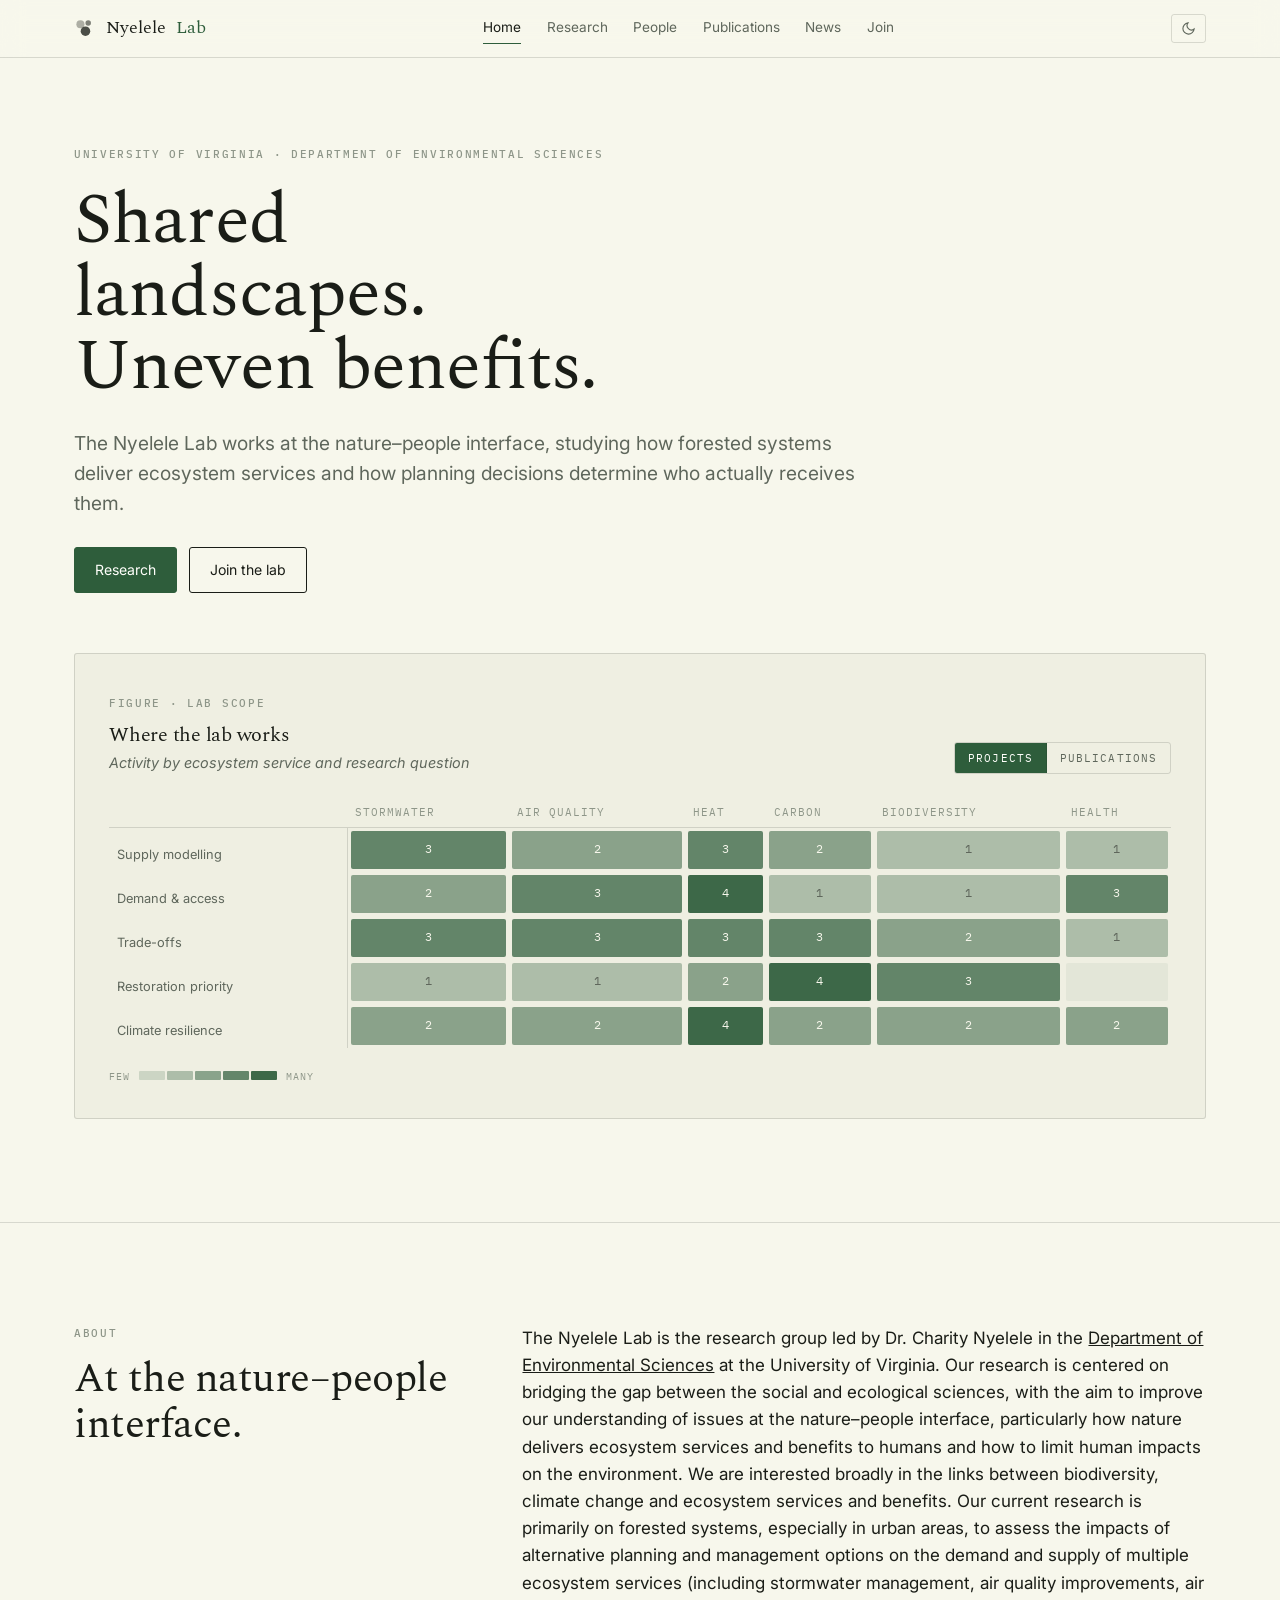
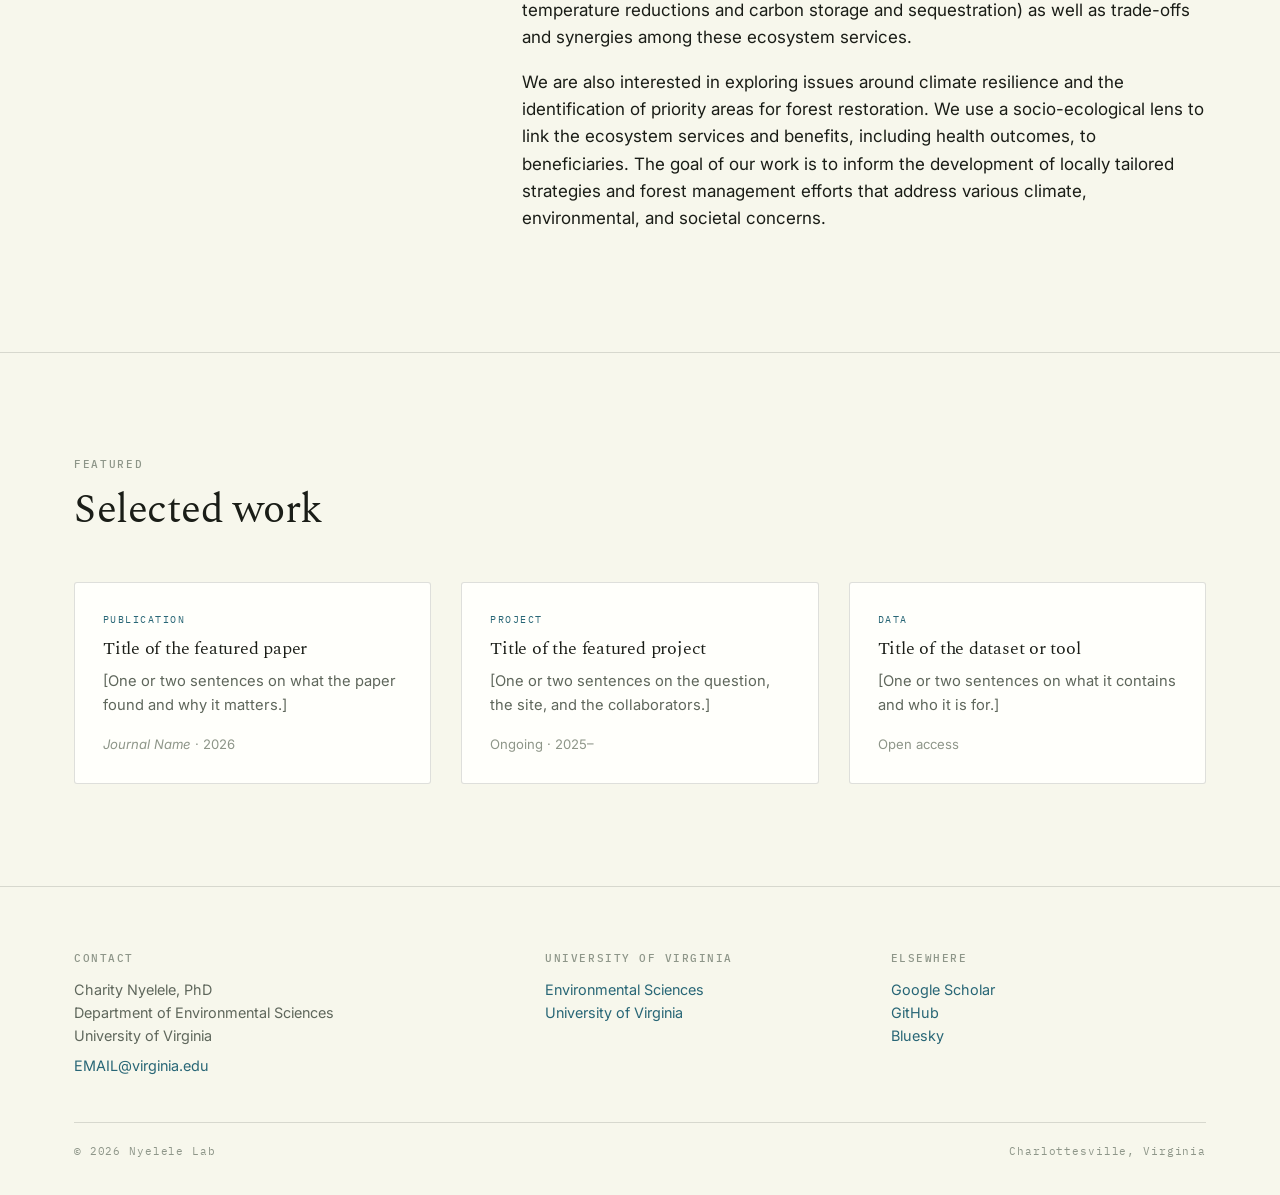
==== commit b9f28523: "Revise 'About' section with detailed lab description Updated the content of the 'About' section to p" ====
--- a/index.html
+++ b/index.html
@@ -88,19 +88,31 @@
     <div class="split">
       <div class="section__head" style="margin:0">
         <span class="label">About</span>
-        <h2>Bridging the social and ecological sciences.</h2>
-      </div>
-      <div>
-        <p>The Nyelele Lab is the research group led by Dr. Charity Nyelele in the Department of
-        Environmental Sciences at the University of Virginia. Our work aims to improve understanding
-        of issues at the nature&ndash;people interface: how nature delivers ecosystem services and
-        benefits to people, and how to limit human impacts on the environment.</p>
-        <p>We are interested broadly in the links between biodiversity, climate change, and
-        ecosystem services. The goal of our work is to inform locally tailored strategies and forest
-        management efforts that address climate, environmental, and societal concerns together
-        rather than one at a time.</p>
-      </div>
-    </div>
+        <h2>At the nature–people interface.</h2>
+      </div>
+      <div>
+        <p>The Nyelele Lab is the research group led by Dr. Charity Nyelele in the
+        <a href="https://www.evsc.virginia.edu/">Department of Environmental Sciences</a>
+        at the University of Virginia. Our research is centered on bridging the gap between
+        the social and ecological sciences, with the aim to improve our understanding of
+        issues at the nature&ndash;people interface, particularly how nature delivers
+        ecosystem services and benefits to humans and how to limit human impacts on the
+        environment. We are interested broadly in the links between biodiversity, climate
+        change and ecosystem services and benefits. Our current research is primarily on
+        forested systems, especially in urban areas, to assess the impacts of alternative
+        planning and management options on the demand and supply of multiple ecosystem
+        services (including stormwater management, air quality improvements, air temperature
+        reductions and carbon storage and sequestration) as well as trade-offs and synergies
+        among these ecosystem services.</p>
+
+        <p>We are also interested in exploring issues around climate resilience and the
+        identification of priority areas for forest restoration. We use a socio-ecological
+        lens to link the ecosystem services and benefits, including health outcomes, to
+        beneficiaries. The goal of our work is to inform the development of locally tailored
+        strategies and forest management efforts that address various climate, environmental,
+        and societal concerns.</p>
+      </div>  
+      </div>
   </div>
 </section>
 
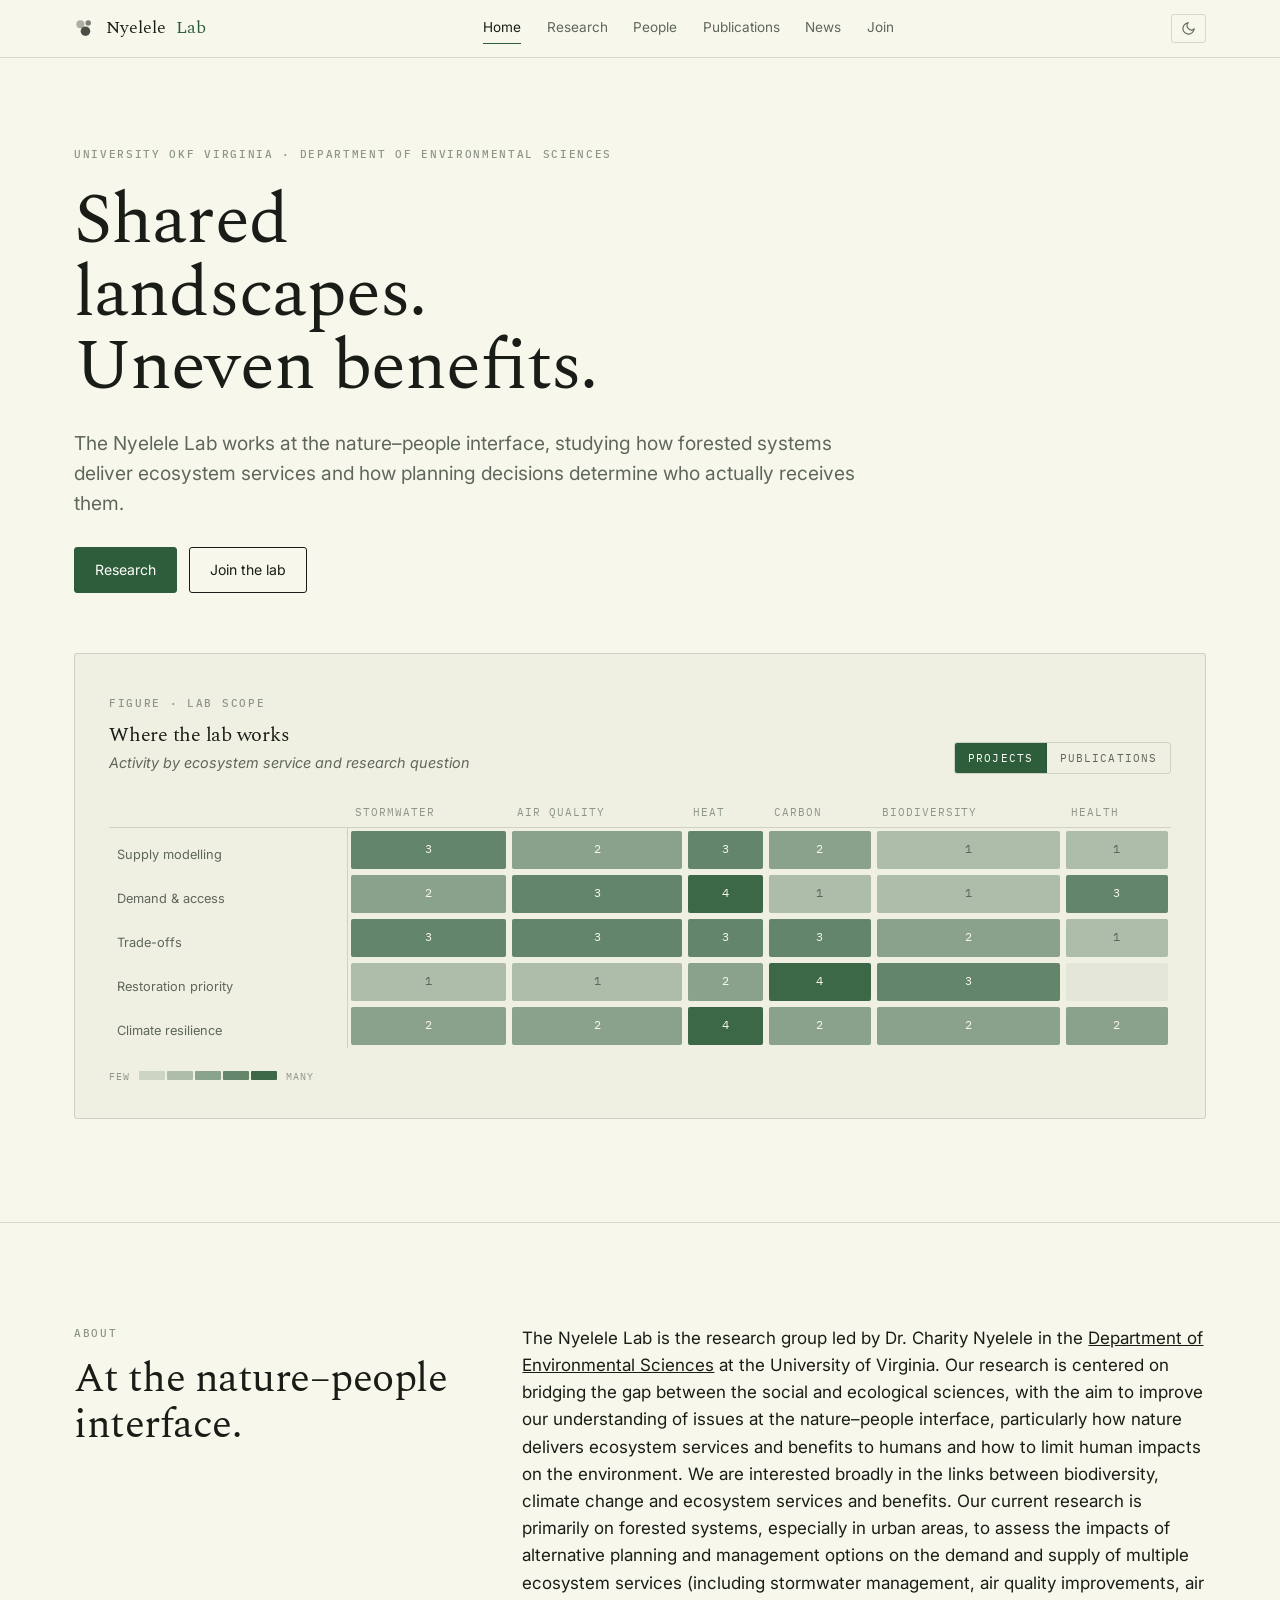
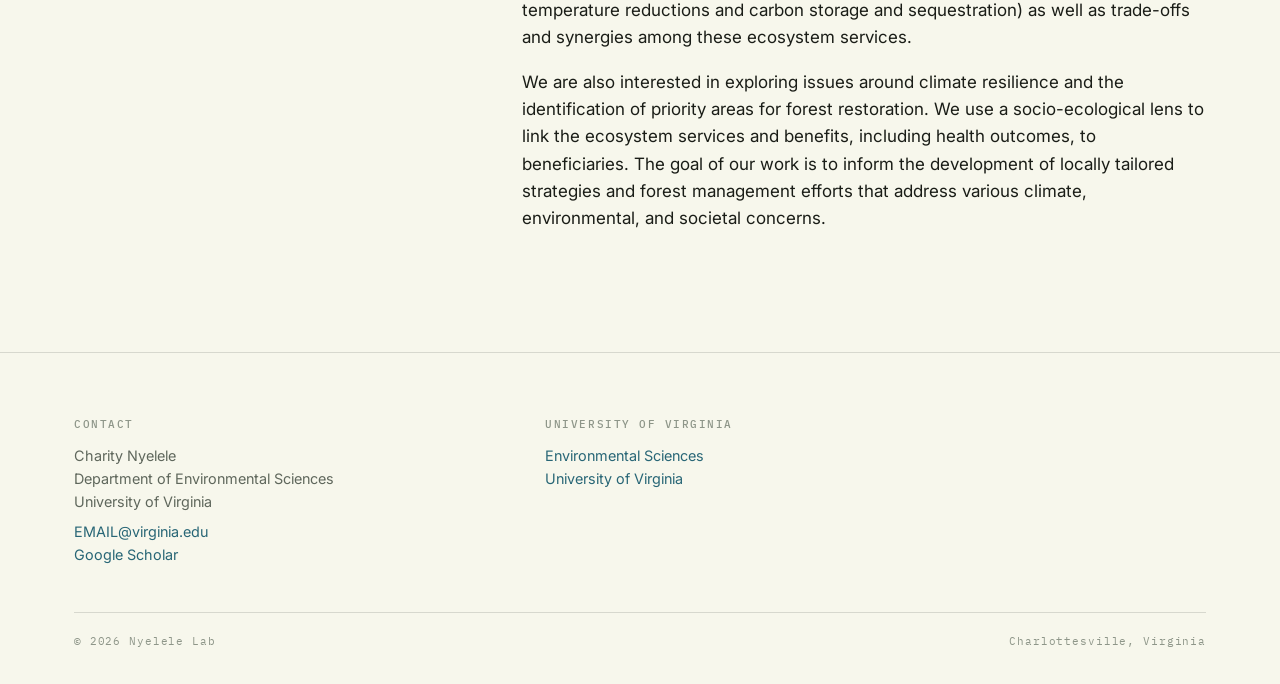
==== commit 3c9c9159: "Remove Featured section and update contact details Removed the Featured section and updated contact " ====
--- a/index.html
+++ b/index.html
@@ -43,7 +43,7 @@
 <main id="main">
 <section class="hero">
   <div class="shell">
-    <span class="label">University of Virginia &middot; Department of Environmental Sciences</span>
+    <span class="label">University okf Virginia &middot; Department of Environmental Sciences</span>
     <h1><span class="br">Shared landscapes.</span> Uneven benefits.</h1>
     <p class="lede">The Nyelele Lab works at the nature&ndash;people interface, studying how forested
     systems deliver ecosystem services and how planning decisions determine who actually receives
@@ -116,57 +116,29 @@
   </div>
 </section>
 
-<section class="section">
-  <div class="shell">
-    <div class="section__head">
-      <span class="label">Featured</span>
-      <h2>Selected work</h2>
-    </div>
-    <div class="grid-3">
-      <a class="card" href="publications.html">
-        <span class="card__kind">Publication</span>
-        <h3>Title of the featured paper</h3>
-        <p>[One or two sentences on what the paper found and why it matters.]</p>
-        <span class="card__meta"><em>Journal Name</em> &middot; 2026</span>
-      </a>
-      <a class="card" href="research.html">
-        <span class="card__kind">Project</span>
-        <h3>Title of the featured project</h3>
-        <p>[One or two sentences on the question, the site, and the collaborators.]</p>
-        <span class="card__meta">Ongoing &middot; 2025&ndash;</span>
-      </a>
-      <a class="card" href="publications.html">
-        <span class="card__kind">Data</span>
-        <h3>Title of the dataset or tool</h3>
-        <p>[One or two sentences on what it contains and who it is for.]</p>
-        <span class="card__meta">Open access</span>
-      </a>
-    </div>
-  </div>
-</section>
 </main>
 
 <footer class="colophon">
   <div class="shell">
     <div class="colophon__grid">
+      
+    
       <div>
         <h4>Contact</h4>
-        <p>Charity Nyelele, PhD<br>
+        <p>Charity Nyelele<br>
         Department of Environmental Sciences<br>
         University of Virginia</p>
-        <p><a href="mailto:EMAIL@virginia.edu">EMAIL@virginia.edu</a></p>
-      </div>
+        <p><a href="mailto:EMAIL@virginia.edu">EMAIL@virginia.edu</a><br>
+        <a href="https://scholar.google.com/citations?user=_WX_39kAAAAJ&amp;hl=en&amp;oi=ao">Google Scholar</a></p>
+      </div>
+        
+       
       <div>
         <h4>University of Virginia</h4>
         <p><a href="https://www.evsc.virginia.edu/">Environmental Sciences</a><br>
         <a href="https://www.virginia.edu/">University of Virginia</a></p>
       </div>
-      <div>
-        <h4>Elsewhere</h4>
-        <p><a href="#">Google Scholar</a><br>
-        <a href="#">GitHub</a><br>
-        <a href="#">Bluesky</a></p>
-      </div>
+
     </div>
     <div class="colophon__base">
       <span>&copy; 2026 Nyelele Lab</span>
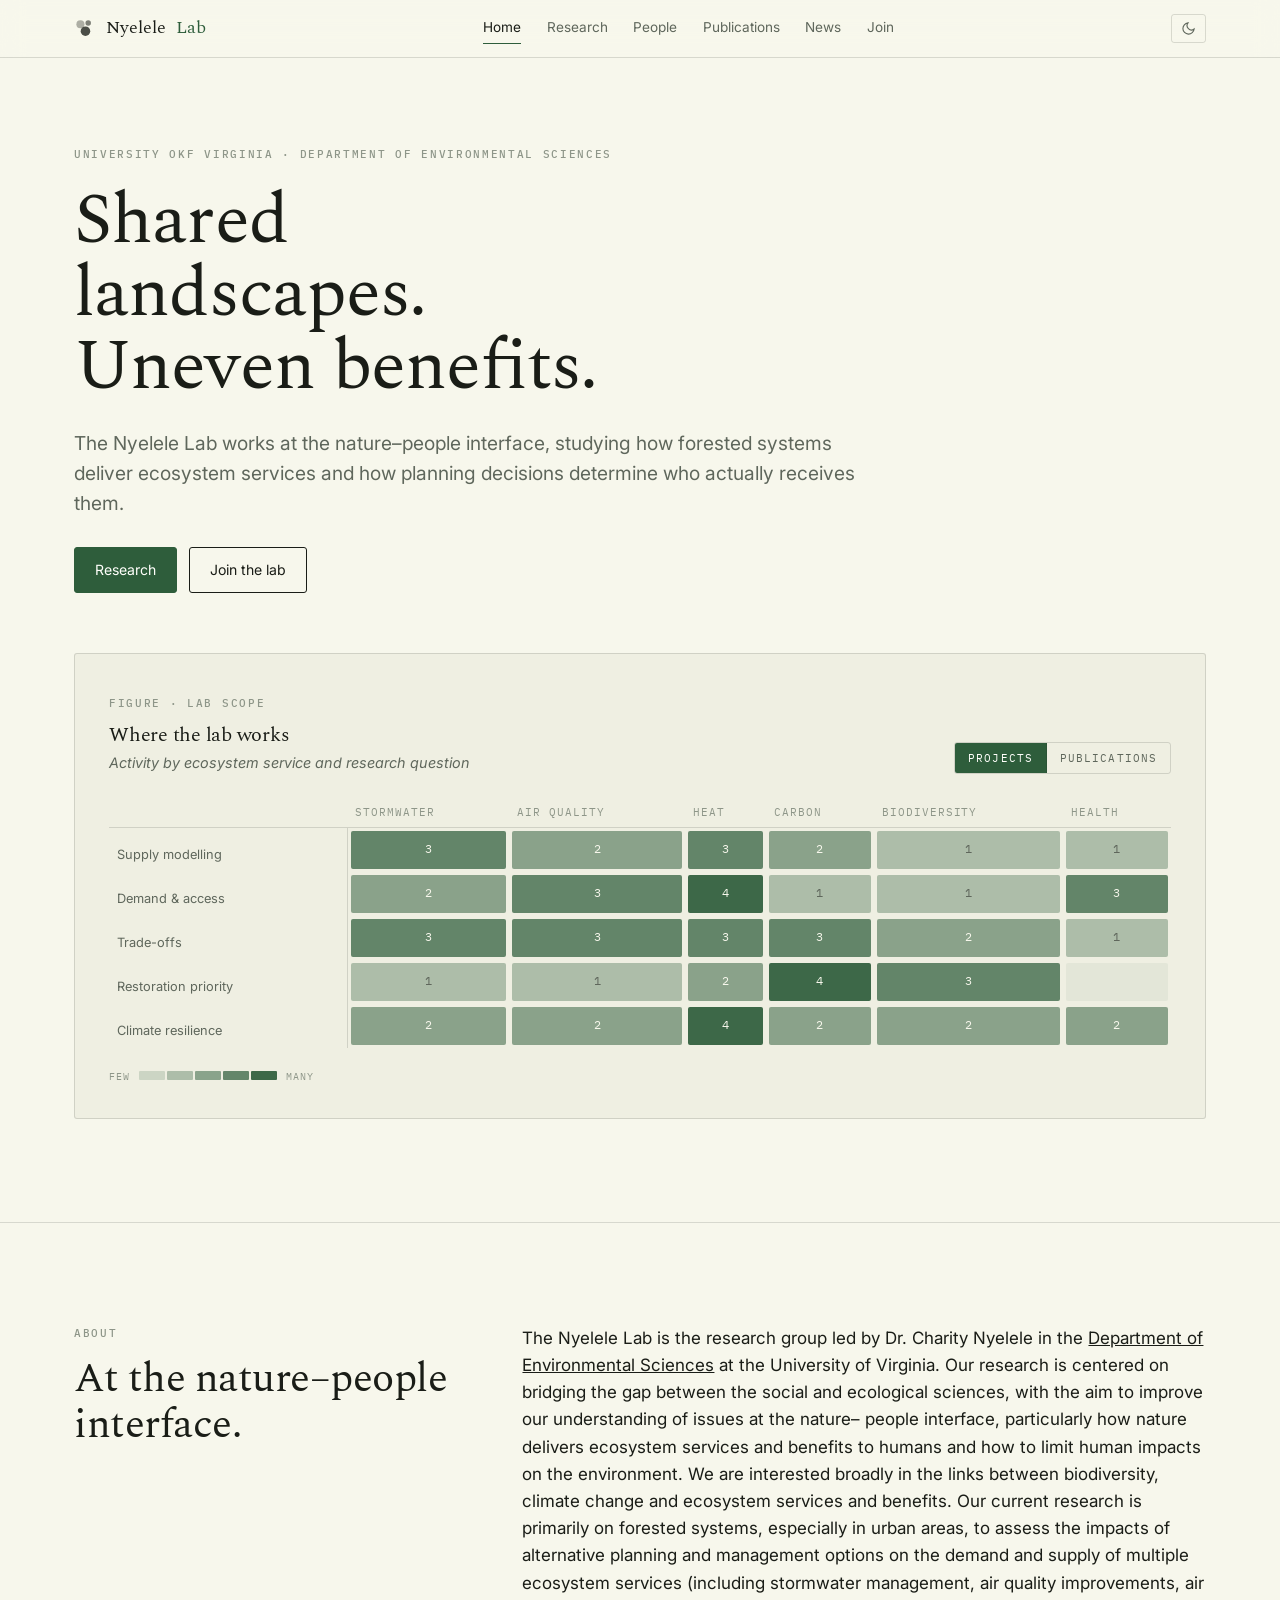
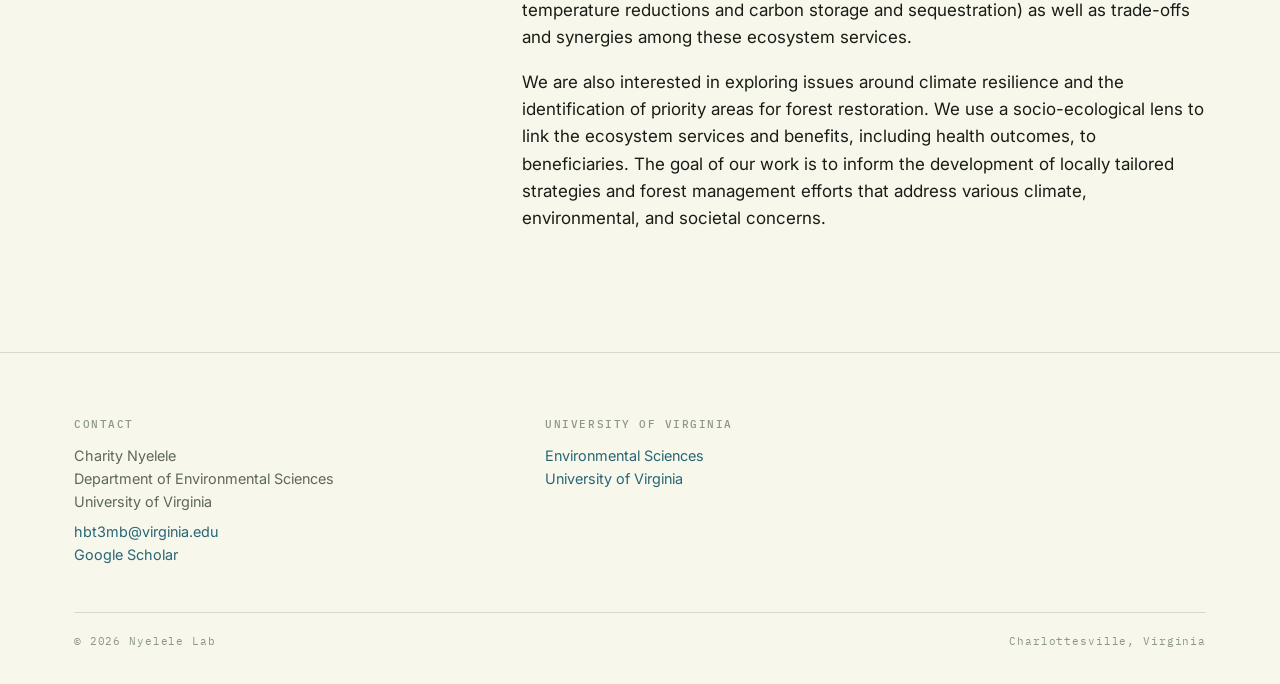
==== commit daacac6d: "Update contact email in index.html" ====
--- a/index.html
+++ b/index.html
@@ -95,7 +95,7 @@
         <a href="https://www.evsc.virginia.edu/">Department of Environmental Sciences</a>
         at the University of Virginia. Our research is centered on bridging the gap between
         the social and ecological sciences, with the aim to improve our understanding of
-        issues at the nature&ndash;people interface, particularly how nature delivers
+        issues at the nature&ndash; people interface, particularly how nature delivers
         ecosystem services and benefits to humans and how to limit human impacts on the
         environment. We are interested broadly in the links between biodiversity, climate
         change and ecosystem services and benefits. Our current research is primarily on
@@ -128,7 +128,7 @@
         <p>Charity Nyelele<br>
         Department of Environmental Sciences<br>
         University of Virginia</p>
-        <p><a href="mailto:EMAIL@virginia.edu">EMAIL@virginia.edu</a><br>
+        <p><a href="mailto:hbt3mb@virginia.edu">hbt3mb@virginia.edu</a><br>
         <a href="https://scholar.google.com/citations?user=_WX_39kAAAAJ&amp;hl=en&amp;oi=ao">Google Scholar</a></p>
       </div>
         
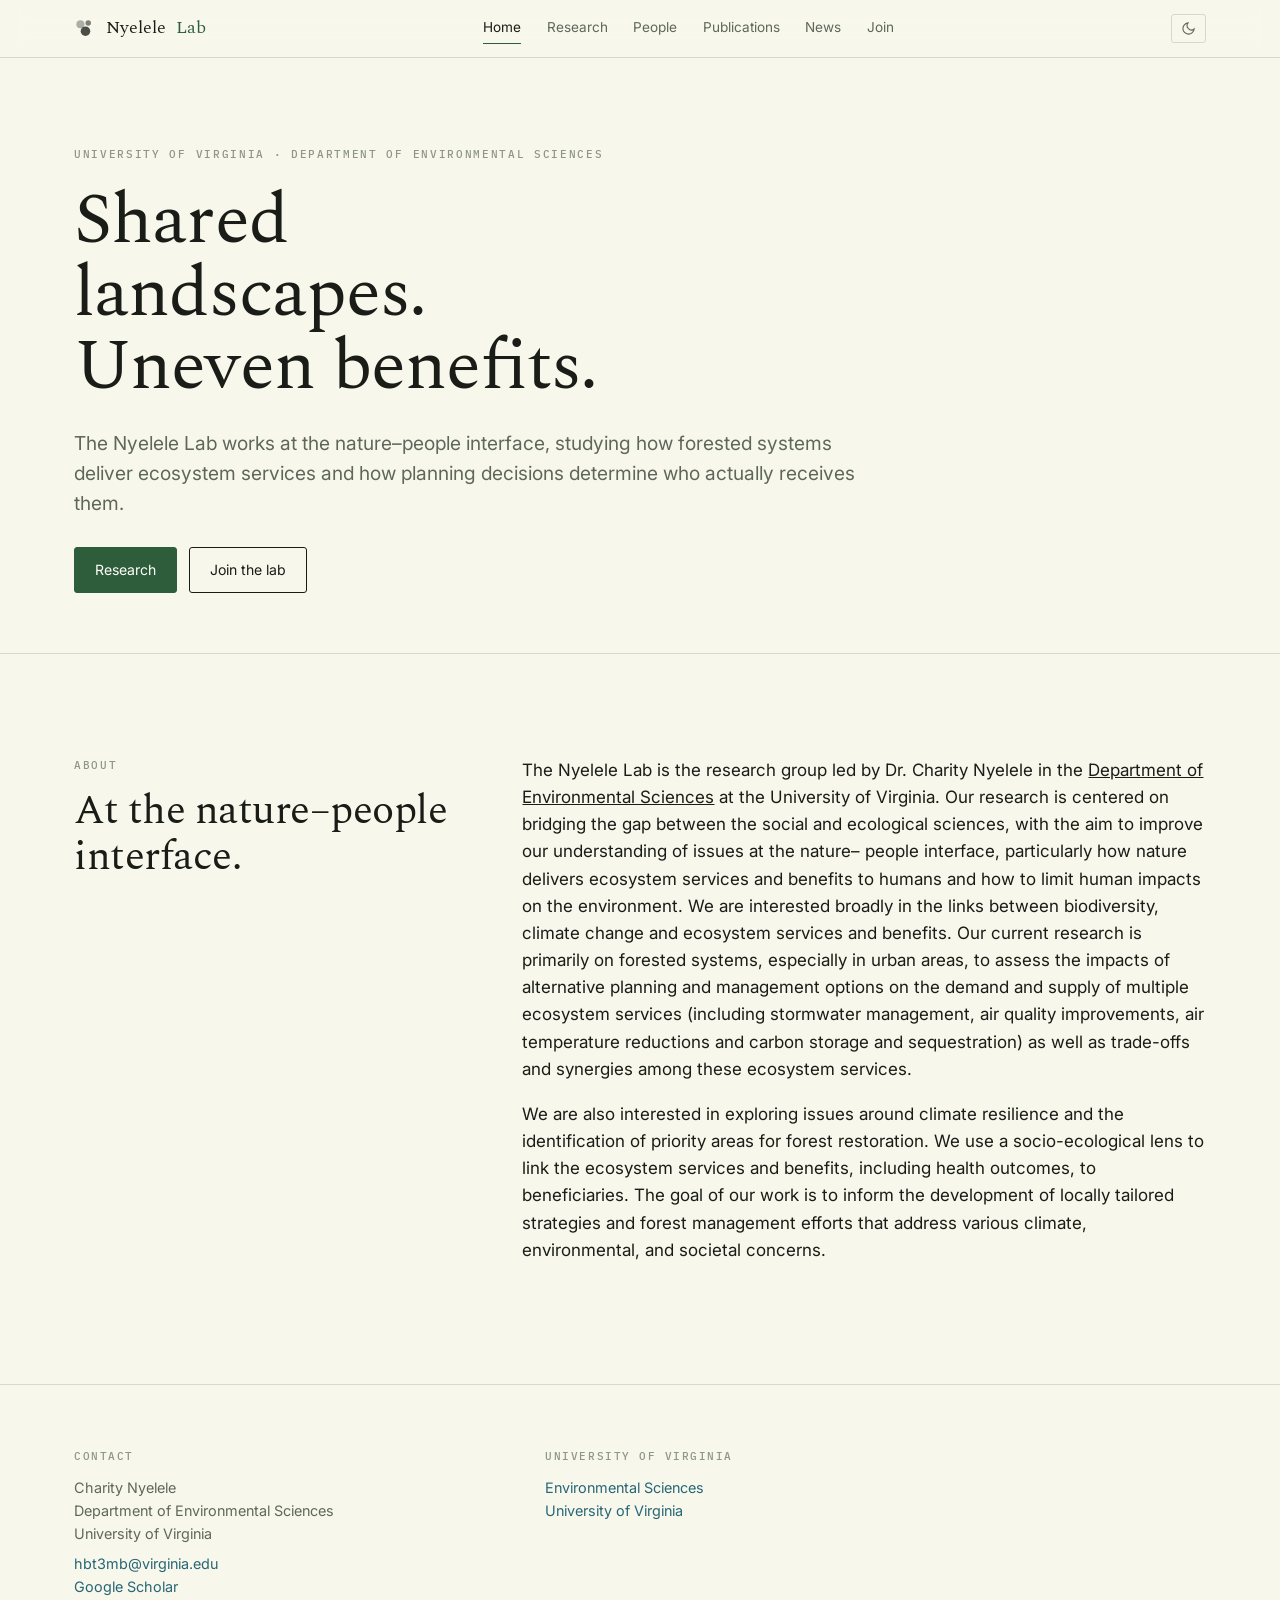
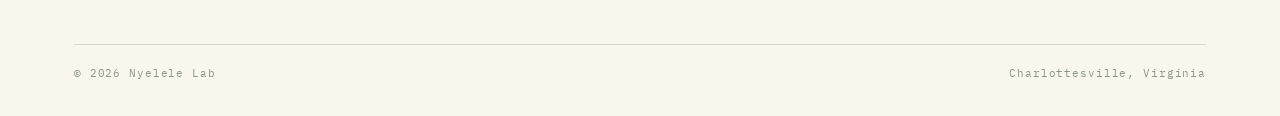
==== commit f2851c41: "Remove matrix figure section and scripts Removed the matrix figure section and its associated data s" ====
--- a/index.html
+++ b/index.html
@@ -43,7 +43,7 @@
 <main id="main">
 <section class="hero">
   <div class="shell">
-    <span class="label">University okf Virginia &middot; Department of Environmental Sciences</span>
+    <span class="label">University of Virginia &middot; Department of Environmental Sciences</span>
     <h1><span class="br">Shared landscapes.</span> Uneven benefits.</h1>
     <p class="lede">The Nyelele Lab works at the nature&ndash;people interface, studying how forested
     systems deliver ecosystem services and how planning decisions determine who actually receives
@@ -51,34 +51,6 @@
     <div class="btn-row">
       <a class="btn btn--primary" href="research.html">Research</a>
       <a class="btn" href="join.html">Join the lab</a>
-    </div>
-  </div>
-</section>
-
-<section class="section section--flush" style="padding-top:0">
-  <div class="shell">
-    <div class="figure">
-      <div class="figure__bar">
-        <div class="figure__title">
-          <span class="label">Figure &middot; Lab scope</span>
-          <h3>Where the lab works</h3>
-          <p>Activity by ecosystem service and research question</p>
-        </div>
-        <div class="switch" role="group" aria-label="Choose what the figure counts">
-          <button data-mode="projects" aria-pressed="true">Projects</button>
-          <button data-mode="publications" aria-pressed="false">Publications</button>
-        </div>
-      </div>
-      <div id="matrix" style="overflow-x:auto"></div>
-      <div class="legend">
-        <span>Few</span>
-        <span class="legend__ramp">
-          <i style="background:var(--d1)"></i><i style="background:var(--d2)"></i>
-          <i style="background:var(--d3)"></i><i style="background:var(--d4)"></i>
-          <i style="background:var(--d5)"></i>
-        </span>
-        <span>Many</span>
-      </div>
     </div>
   </div>
 </section>
@@ -166,75 +138,5 @@
   });
 })();
 </script>
-<script>
-/* ------------------------------------------------------------------
-   MATRIX FIGURE DATA  —  edit these numbers, nothing else.
-   Values are counts. The colour scale is computed automatically.
-   Rows must appear in the same order as ROWS below.
-   ------------------------------------------------------------------ */
-var COLS = ["Stormwater","Air quality","Heat","Carbon","Biodiversity","Health"];
-var ROWS = ["Supply modelling","Demand & access","Trade-offs","Restoration priority","Climate resilience"];
-
-var DATA = {
-  projects: [
-    [3,2,3,2,1,1],
-    [2,3,4,1,1,3],
-    [3,3,3,3,2,1],
-    [1,1,2,4,3,0],
-    [2,2,4,2,2,2]
-  ],
-  publications: [
-    [4,3,2,3,1,1],
-    [1,2,3,1,0,2],
-    [2,4,3,4,2,1],
-    [0,1,1,3,2,0],
-    [1,1,3,1,2,1]
-  ]
-};
-/* ---------------- end of editable data ---------------- */
-
-(function () {
-  var host = document.getElementById('matrix');
-  var mode = 'projects';
-
-  function scale(v, max) {
-    if (!v) return 0;
-    return Math.min(5, Math.max(1, Math.ceil((v / max) * 5)));
-  }
-
-  function render() {
-    var d = DATA[mode];
-    var max = 0;
-    d.forEach(function (r) { r.forEach(function (v) { if (v > max) max = v; }); });
-
-    var h = '<table class="matrix"><thead><tr><th></th>';
-    COLS.forEach(function (c) { h += '<th scope="col">' + c + '</th>'; });
-    h += '</tr></thead><tbody>';
-
-    d.forEach(function (row, i) {
-      h += '<tr><th scope="row">' + ROWS[i] + '</th>';
-      row.forEach(function (v, j) {
-        h += '<td><a class="cell" data-v="' + scale(v, max) + '" href="publications.html" '
-           + 'title="' + ROWS[i] + ' \u00d7 ' + COLS[j] + ' \u00b7 ' + v + '">' + (v || '') + '</a></td>';
-      });
-      h += '</tr>';
-    });
-    host.innerHTML = h + '</tbody></table>';
-  }
-
-  document.querySelectorAll('.switch button').forEach(function (b) {
-    b.addEventListener('click', function () {
-      document.querySelectorAll('.switch button').forEach(function (x) {
-        x.setAttribute('aria-pressed', 'false');
-      });
-      b.setAttribute('aria-pressed', 'true');
-      mode = b.dataset.mode;
-      render();
-    });
-  });
-
-  render();
-})();
-</script>
 </body>
 </html>
